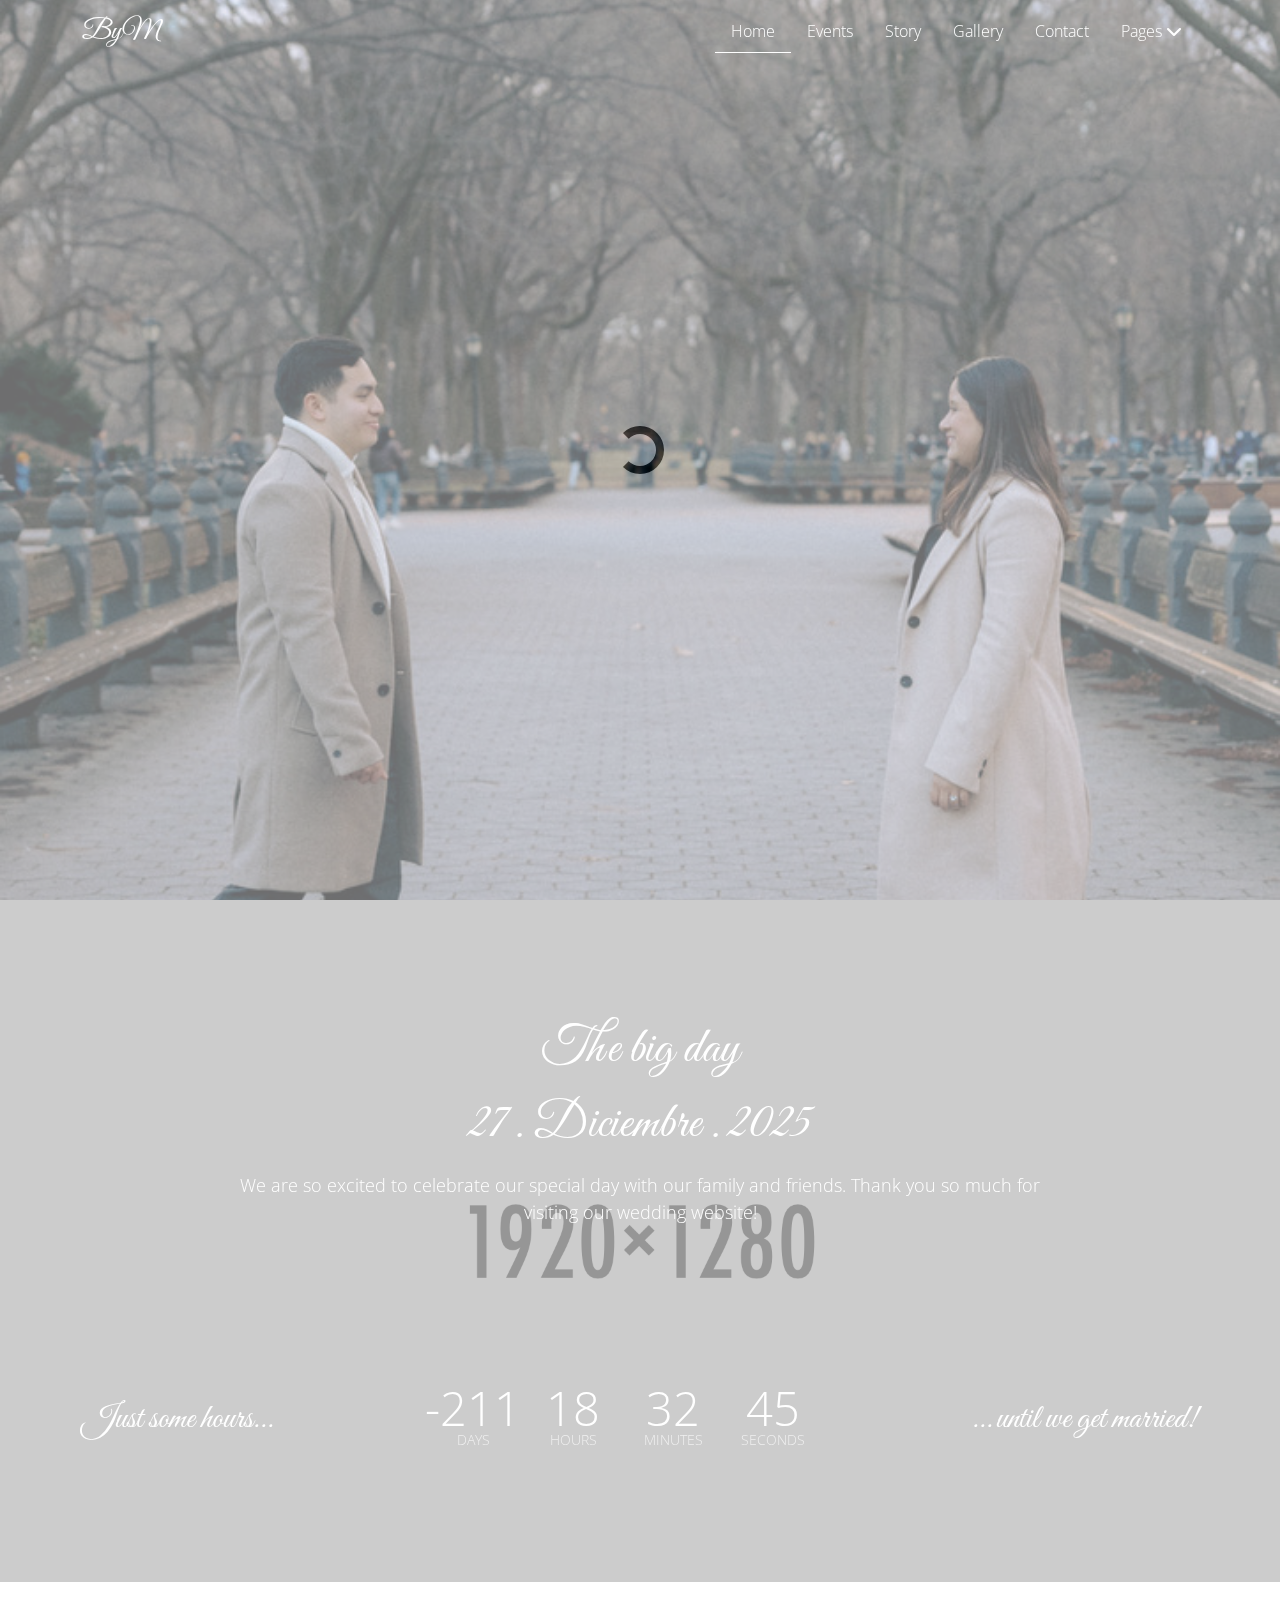
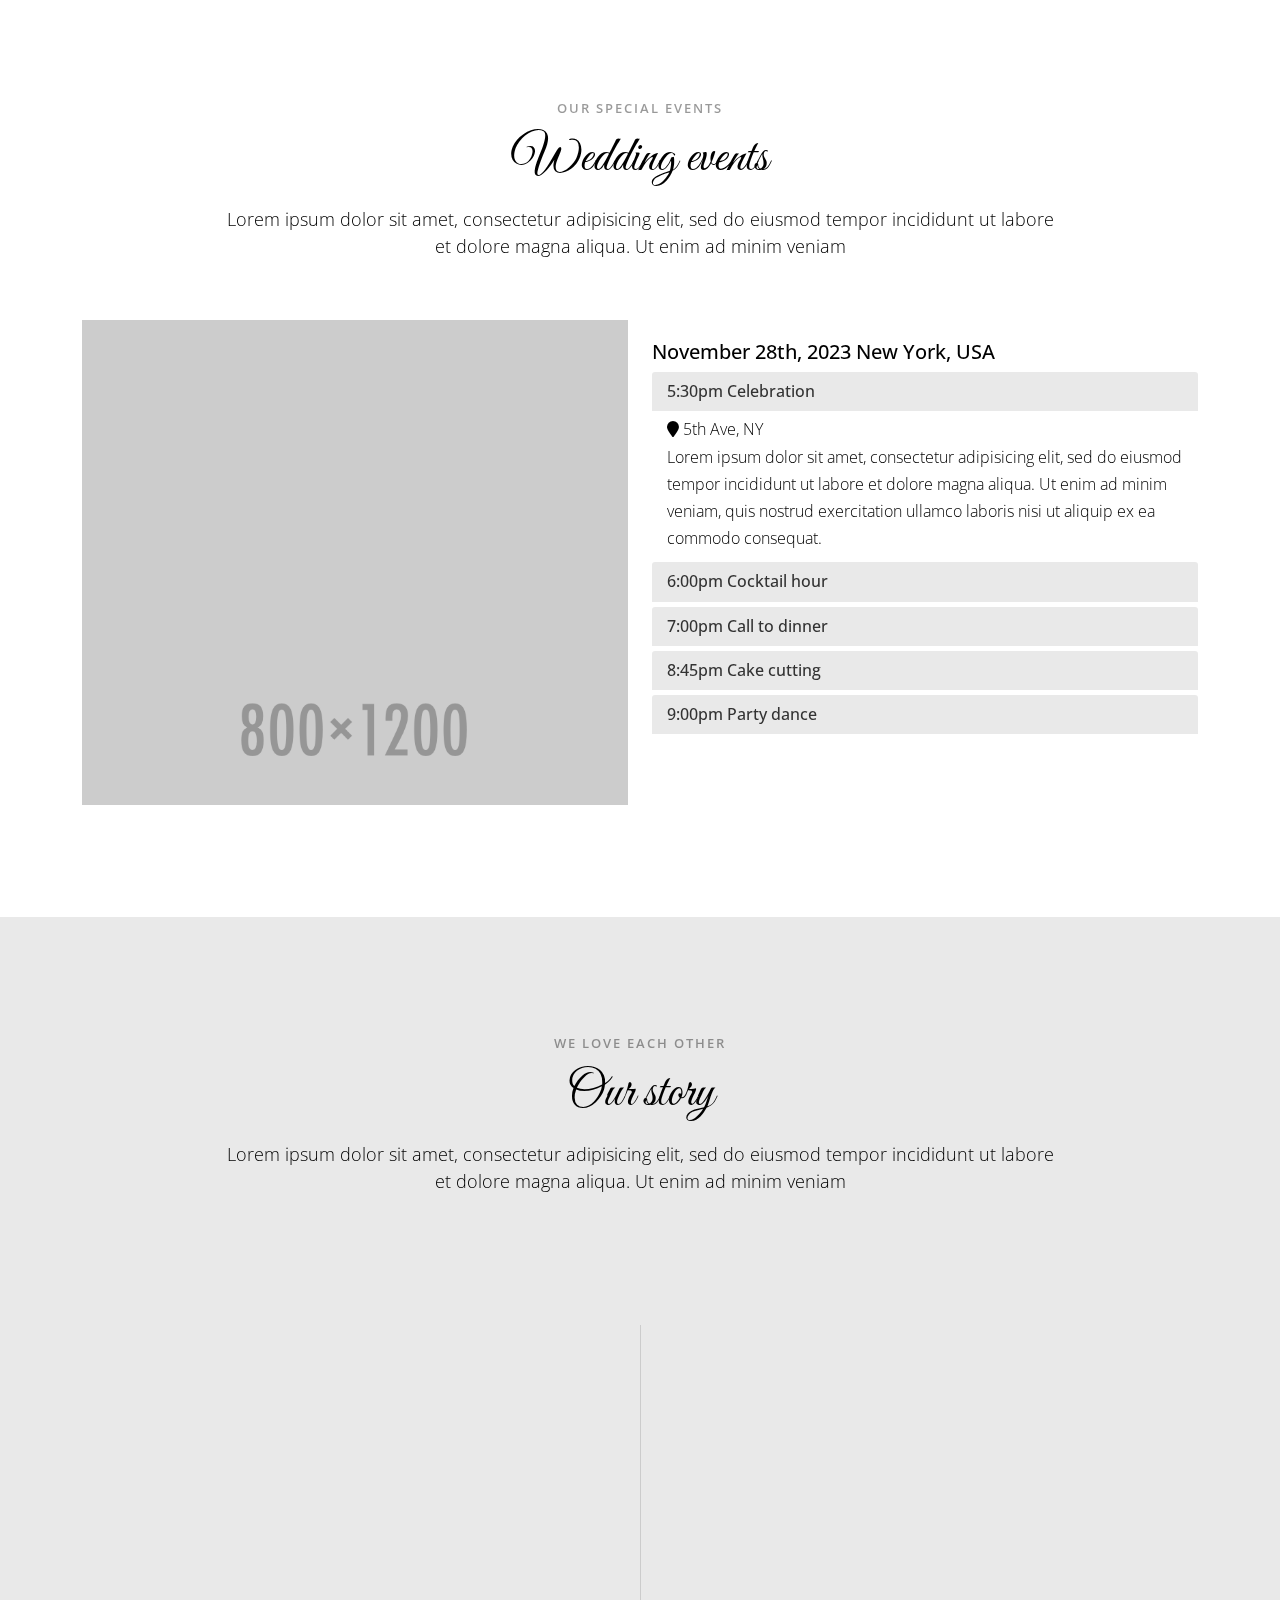
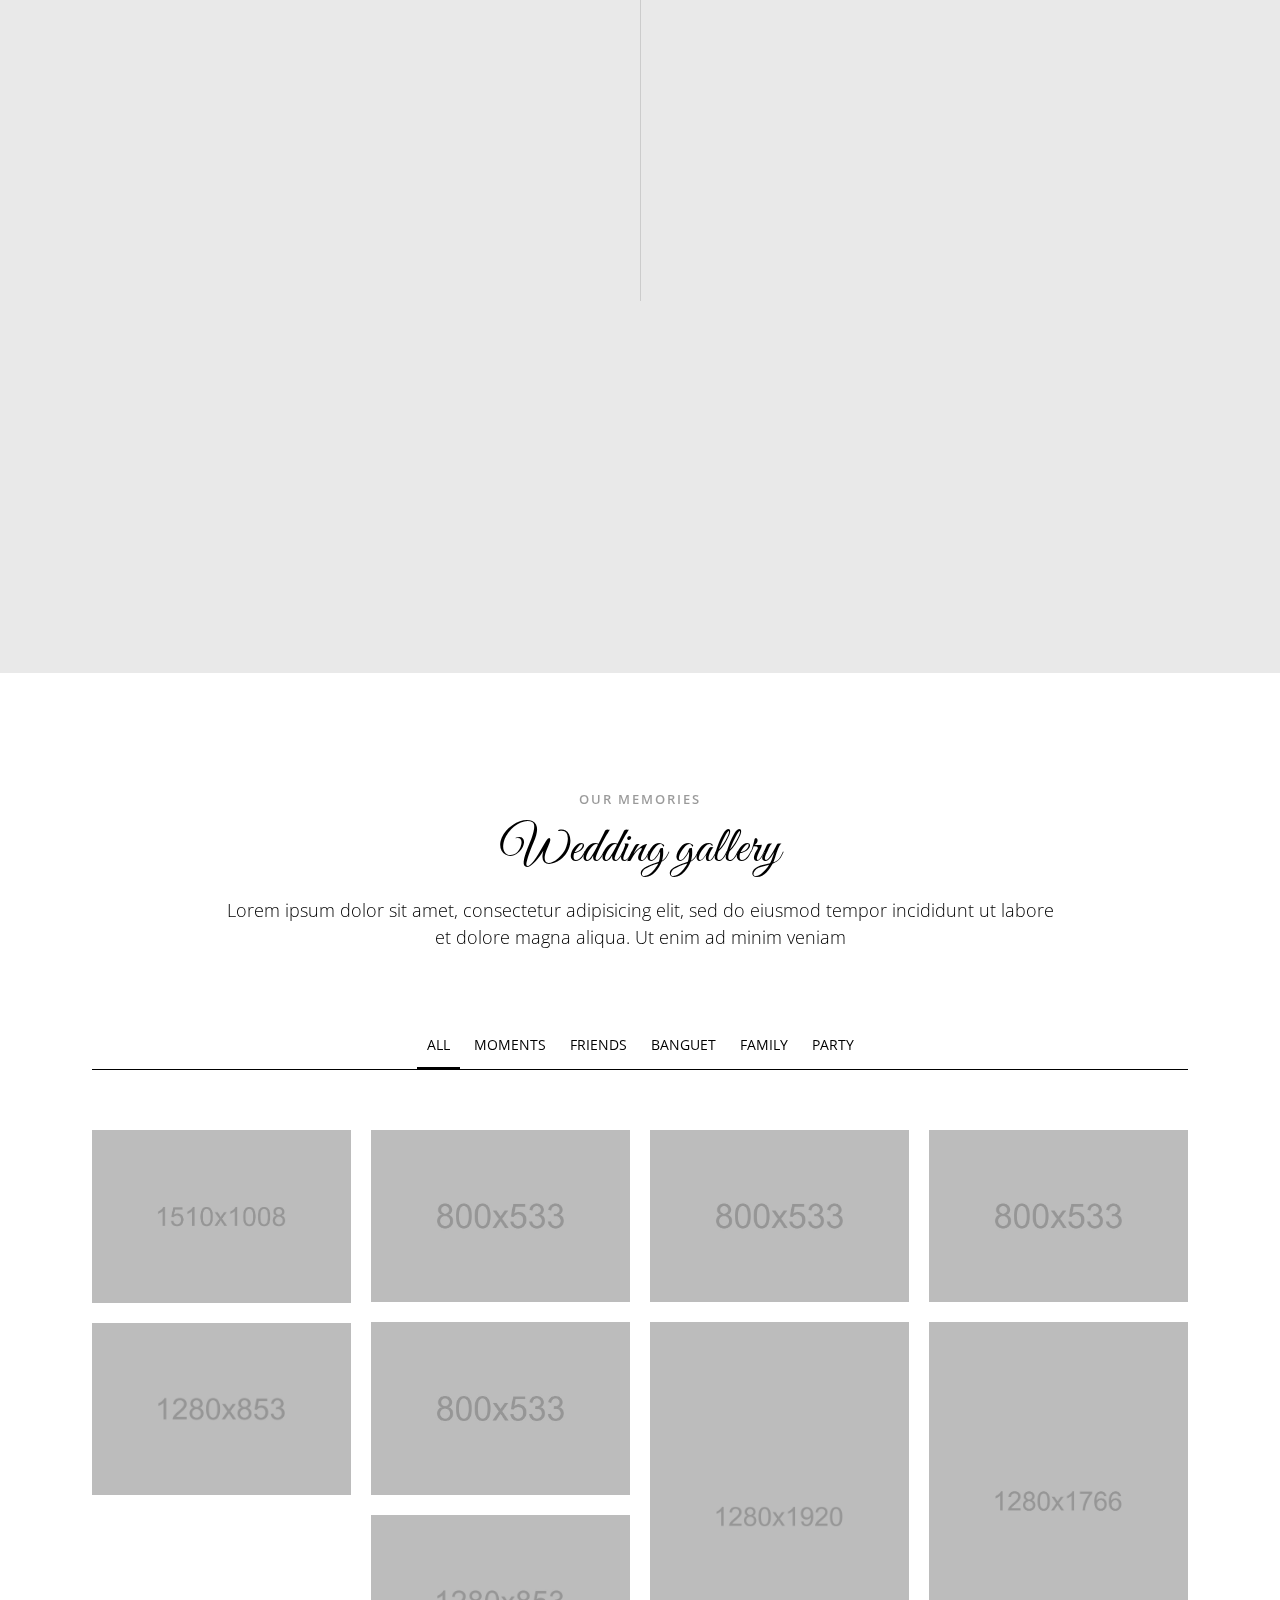
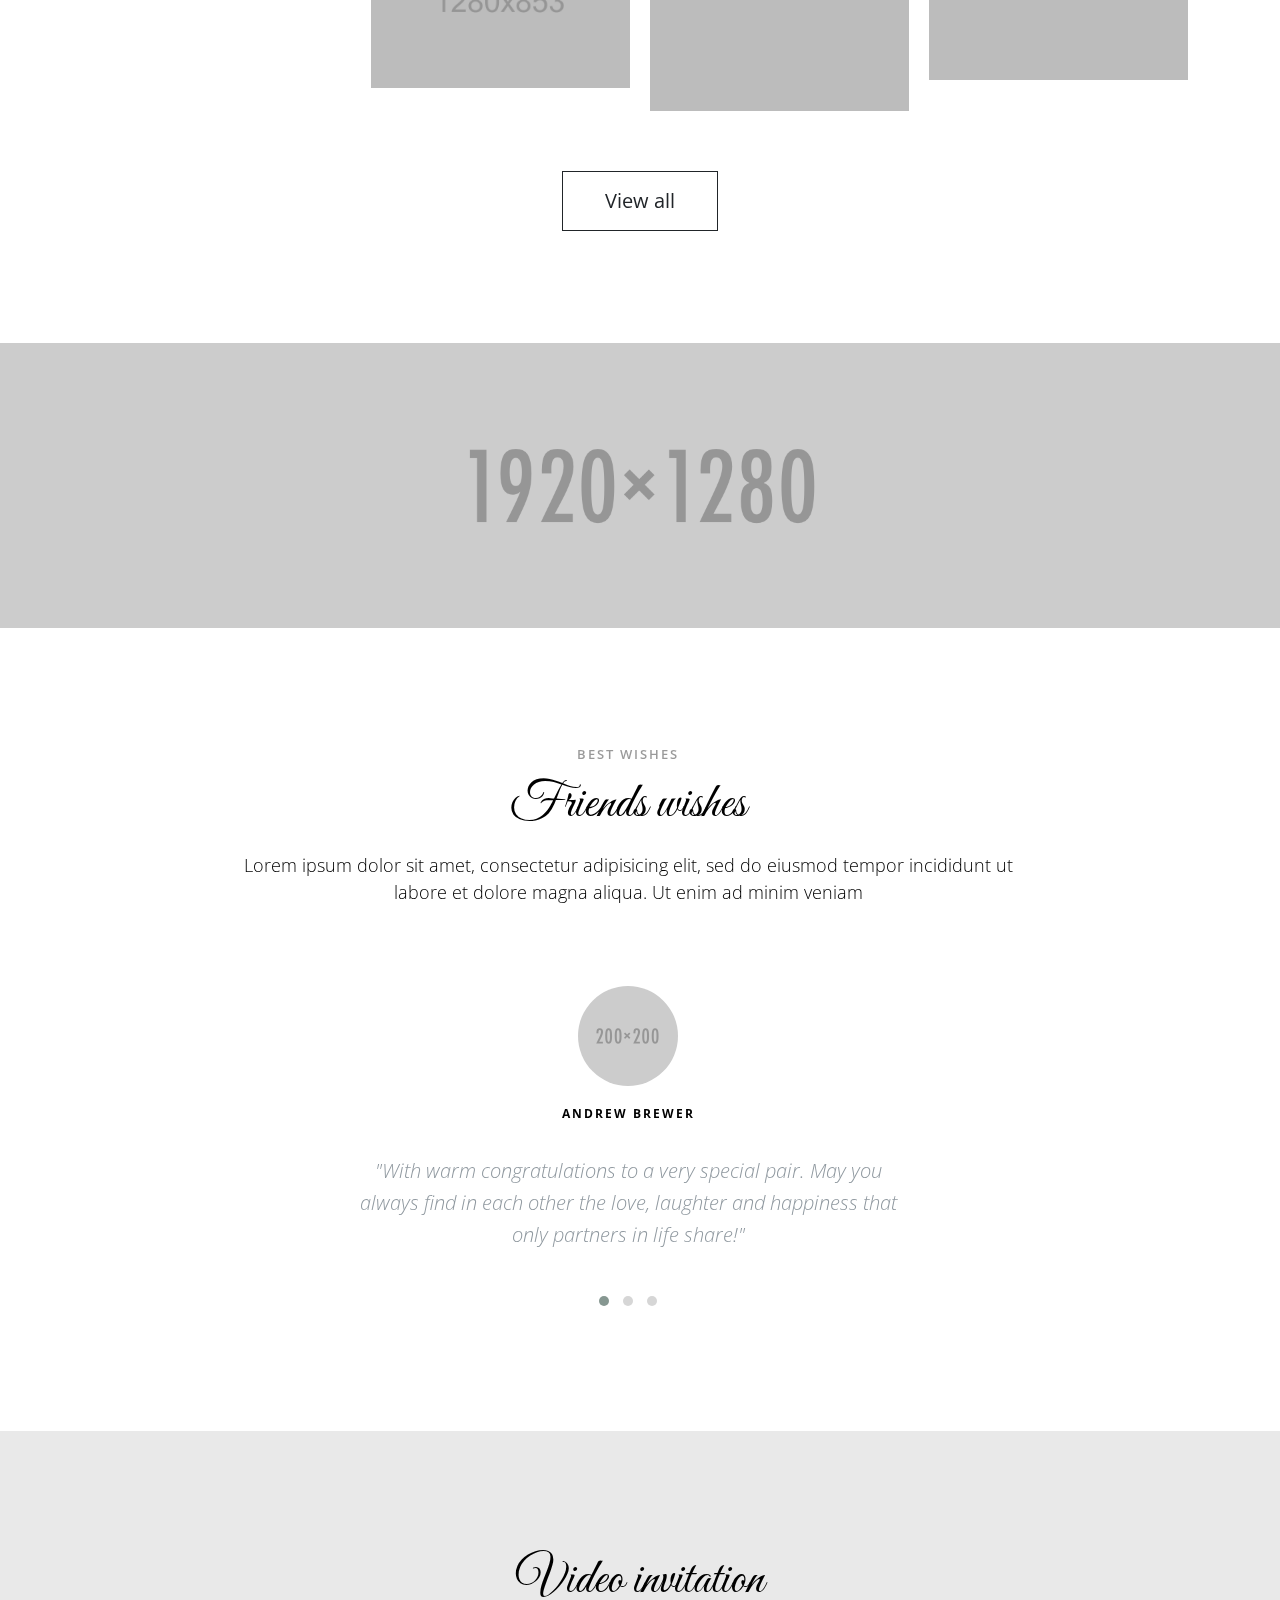
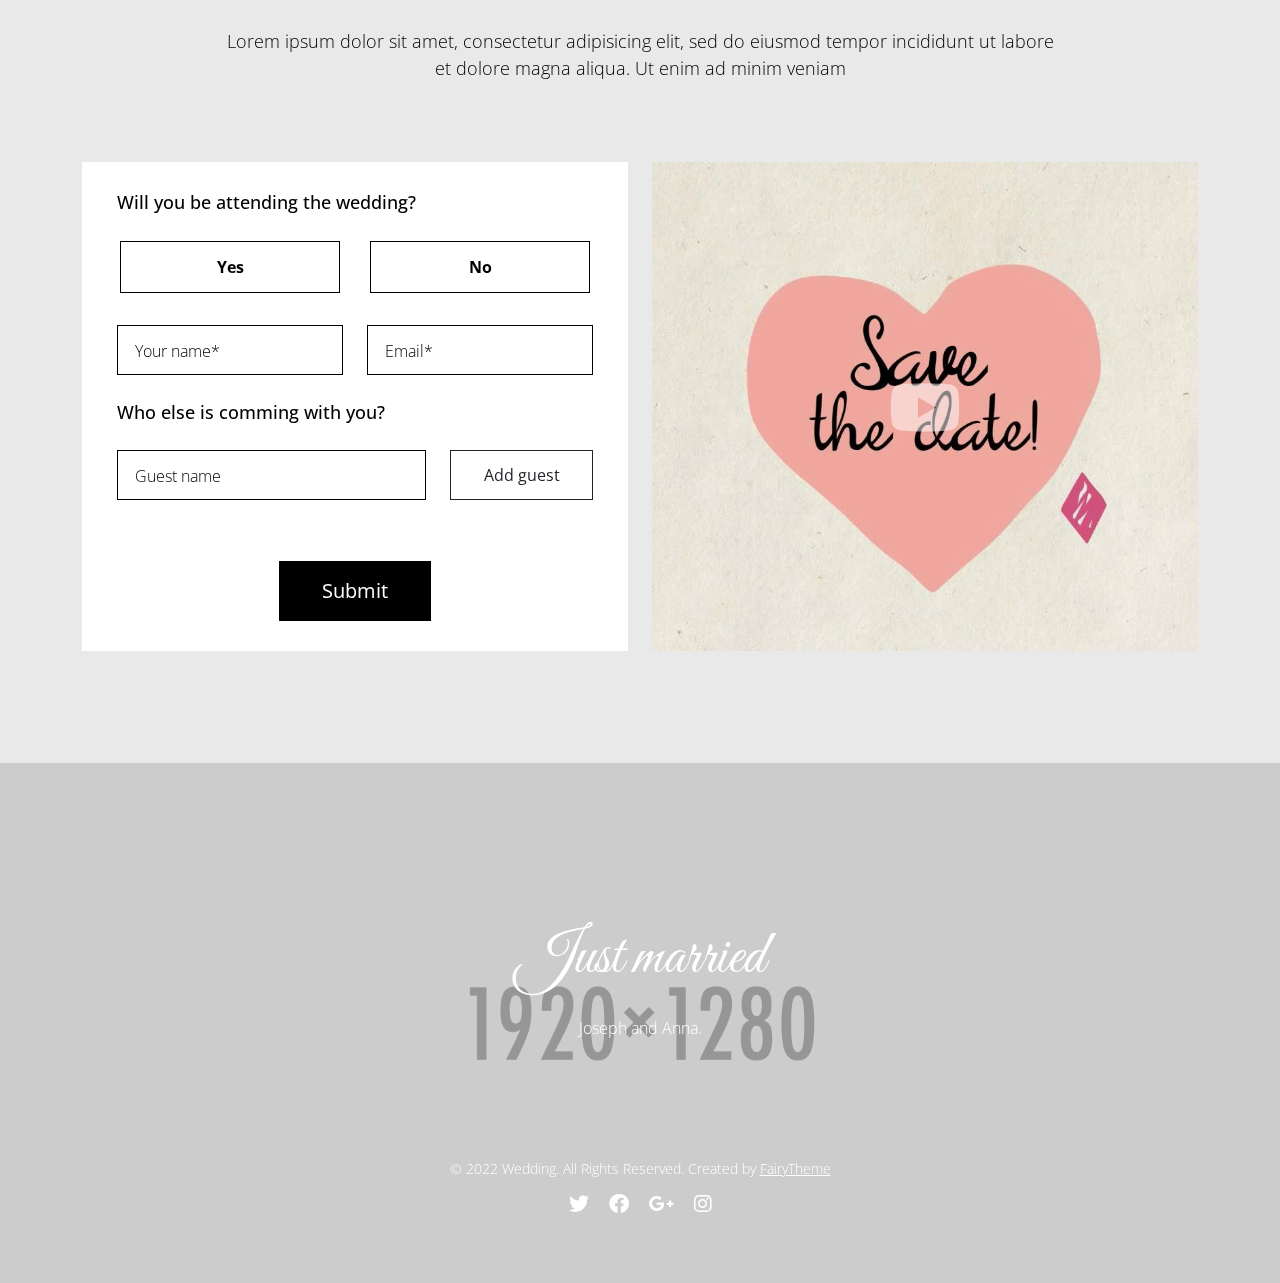
==== index.html @ 3008b3a1 "Initial commit" ====
<!DOCTYPE html>

<html lang="eng">
    <head>
        <title>Belle - Responsive HTML5 template</title>

        <meta charset="utf-8">

        <meta name="viewport" content="width=device-width, initial-scale=1, shrink-to-fit=no">

        <link rel="icon" type="image/x-icon" href="images/favicon.ico">

        <link rel="preconnect" href="https://fonts.googleapis.com">

        <link rel="preconnect" href="https://fonts.gstatic.com" crossorigin="">

        <link href="https://fonts.googleapis.com/css2?family=Amatic+SC:wght@400;700&family=Great+Vibes&family=Open+Sans:wght@300;400&display=swap" rel="stylesheet">

        <link rel="stylesheet" type="text/css" href="css/vendor/lightbox.min.css">

        <link rel="stylesheet" type="text/css" href="css/vendor/owl.carousel.min.css">

        <link rel="stylesheet" type="text/css" href="css/vendor/owl.theme.default.min.css">

        <link rel="stylesheet" type="text/css" href="fonts/fontawesome-6/css/fontawesome.min.css">

        <link rel="stylesheet" type="text/css" href="fonts/fontawesome-6/css/all.min.css">

        <link rel="stylesheet" type="text/css" href="css/vendor/motion.min.css">

        <link rel="stylesheet" type="text/css" href="css/main.css">
    </head>

    <body data-bs-spy="scroll" data-bs-target="#navbar" data-bs-root-margin="0px 0px -40%" data-bs-smooth-scroll="true">
        <div class="loader"></div>

        <div class="main">
            <!-- Navigation -->

            <nav id="navbar" class="navbar navbar-expand-md">
                <div class="container">
                    <a class="navbar-brand" href="index.html">ByM</a>

                    <button class="navbar-toggler" type="button" data-bs-toggle="offcanvas" data-bs-target="#offcanvasNavbar" aria-controls="offcanvasNavbar">
                        <i class="fa-solid fa-bars"></i>
                    </button>

                    <div class="offcanvas offcanvas-end" tabindex="-1" id="offcanvasNavbar" aria-labelledby="offcanvasNavbarLabel">
                        <div class="offcanvas-header">
                            <h3 class="offcanvas-title" id="offcanvasNavbarLabel">Belle</h3>

                            <button type="button" class="btn-close" data-bs-dismiss="offcanvas" aria-label="Close"></button>
                        </div>

                        <div class="offcanvas-body">
                            <ul class="navbar-nav ms-auto mb-2 mb-lg-0">
                                <li class="nav-item">
                                    <a class="nav-link active" aria-current="page" href="#header">Home</a>
                                </li>

                                <li class="nav-item">
                                    <a class="nav-link" href="#events">Events</a>
                                </li>

                                <li class="nav-item">
                                    <a class="nav-link" href="#couple-story">Story</a>
                                </li>

                                <li class="nav-item">
                                    <a class="nav-link" href="#gallery">Gallery</a>
                                </li>

                                <li class="nav-item">
                                    <a class="nav-link" href="#invitation">Contact</a>
                                </li>

                                <li class="nav-item dropdown">
                                    <a class="nav-link" href="#" role="button" data-bs-toggle="dropdown" aria-expanded="false">
                                        Pages

                                        <i class="fa-solid fa-chevron-down"></i>
                                    </a>

                                    <ul class="dropdown-menu dropdown-menu-end">
                                        <li>
                                            <a class="dropdown-item" href="about.html">About us</a>
                                        </li>

                                        <li>
                                            <a class="dropdown-item" href="gallery.html">Gallery</a>
                                        </li>

                                        <li>
                                            <a class="dropdown-item" href="rsvp.html">RSVP</a>
                                        </li>

                                        <li>
                                            <a class="dropdown-item" href="gallery-single.html">Single Albom</a>
                                        </li>

                                        <li>
                                            <a class="dropdown-item" href="blog.html">Blog page</a>
                                        </li>

                                        <li>
                                            <a class="dropdown-item" href="single-post.html">Post with aside</a>
                                        </li>

                                        <li>
                                            <a class="dropdown-item" href="single-post-2.html">Post without aside</a>
                                        </li>
                                    </ul>
                                </li>
                            </ul>
                        </div>
                    </div>
                </div>
            </nav>

            <!-- Header -->

            <section id="header" class="cover" data-parallax="scroll" data-image-src="images/save.jpeg">
                <div class="overlay"></div>

                <div class="container">
                    <div class="row">
                        <div class="col-12 text-center">
                            <div class="display-t">
                                <div class="display-tc animation">
                                    <h1>Save our date</h1>

                                    <div class="banner-text d-flex justify-content-center">
                                        <span class="banner-text_city">
                                            Antigua 
                                            <br>
                                            Guatemala
                                        </span>

                                        <span class="banner-text_names">Bryan y Mel</span>

                                        <span class="banner-text_date">
                                            Diciembre 27

                                            <br>

                                            2025
                                        </span>
                                    </div>
                                </div>
                            </div>
                        </div>
                    </div>
                </div>
            </section>

            <!-- Section About-us -->

           <!--  <section id="couple" class="section couple">
                <div class="container">
                    <div class="row">
                        <div class="col-12 text-center heading">
                            <h2>Hola!</h2>

                            <p>We invite you to celebrate our wedding</p>
                        </div>
                    </div>

                    <div class="row couple-wrap">
                        <div class="groom-wrap col-12 col-lg-6 clearfix">
                            <div class="groom">
                                <img src="images/groom.jpg" alt="groom" class="img-responsive">
                            </div>

                            <div class="desc-groom">
                                <h3>Joseph</h3>

                                <p>
                                    Lorem ipsum dolor sit amet, consectetur adipisicing elit, sed do eiusmod tempor
                                incididunt ut labore et dolore magna aliqua. Ut enim ad minim veniam
                                </p>
                            </div>
                        </div>

                        <p class="heart text-center">
                            <i class="fa-solid fa-heart"></i>
                        </p>

                        <div class="bride-wrap col-12 col-lg-6">
                            <div class="bride">
                                <img src="images/bride.jpg" alt="groom" class="img-responsive">
                            </div>

                            <div class="desc-bride">
                                <h3>Anna</h3>

                                <p>
                                    Lorem ipsum dolor sit amet, consectetur adipisicing elit, sed do eiusmod tempor
                                incididunt ut labore et dolore magna aliqua. Ut enim ad minim veniam
                                </p>
                            </div>
                        </div>
                    </div>
                </div>
            </section> -->

            <!-- Section Countdown -->

            <section class="countdown bg section text-center">
                <div class="overlay"></div>

                <div class="container">
                    <div class="row">
                        <div class="heading col-12">
                            <h2>
                                The big day

                                <br>

                                27 . Diciembre . 2025
                            </h2>

                            <p>
                                We are so excited to celebrate our special day with our family and friends.
                            Thank you so much for visiting our wedding website!
                            </p>
                        </div>

                        <div class="col-12">
                            <div id="timer" class="timer text-center">
                                <div class="timer-item timer-item_text">Just some hours...</div>

                                <div class="timer-item_digits">
                                    <div class="timer-item">
                                        <div>
                                            <span class="days digit"></span>

                                            <div class="smalltext">days</div>
                                        </div>
                                    </div>

                                    <div class="timer-item">
                                        <div>
                                            <span class="hours digit"></span>

                                            <div class="smalltext">hours</div>
                                        </div>
                                    </div>

                                    <div class="timer-item">
                                        <div>
                                            <span class="minutes digit"></span>

                                            <div class="smalltext">minutes</div>
                                        </div>
                                    </div>

                                    <div class="timer-item">
                                        <div>
                                            <span class="seconds digit"></span>

                                            <div class="smalltext">seconds</div>
                                        </div>
                                    </div>
                                </div>

                                <div class="timer-item timer-item_text">...until we get married!</div>
                            </div>
                        </div>
                    </div>
                </div>
            </section>

            <!-- Section Events -->

            <section id="events" class="events-accordion section">
                <div class="container-md">
                    <div class="row">
                        <div class="col-12 text-center heading">
                            <span>Our Special Events</span>

                            <h2>Wedding events</h2>

                            <p>
                                Lorem ipsum dolor sit amet, consectetur adipisicing elit, sed do eiusmod tempor incididunt ut
                            labore et dolore magna aliqua. Ut enim ad minim veniam
                            </p>
                        </div>
                    </div>

                    <div class="row">
                        <div class="col-12 col-md-6">
                            <div class="accordion-img panel-group" id="accordion-img">
                                <div class="panel panel-default">
                                    <div id="collapse1" class="panel-collapse collapse show" data-bs-parent="#events">
                                        <img src="images/event1.jpg" alt="">
                                    </div>
                                </div>

                                <div class="panel panel-default">
                                    <div id="collapse2" class="panel-collapse collapse" data-bs-parent="#events">
                                        <img src="images/event2.jpg" alt="">
                                    </div>
                                </div>

                                <div class="panel panel-default">
                                    <div id="collapse3" class="panel-collapse collapse" data-bs-parent="#events">
                                        <img src="images/event3.jpg" alt="">
                                    </div>
                                </div>

                                <div class="panel panel-default">
                                    <div id="collapse4" class="panel-collapse collapse" data-bs-parent="#events">
                                        <img src="images/event4.jpg" alt="">
                                    </div>
                                </div>

                                <div class="panel panel-default">
                                    <div id="collapse5" class="panel-collapse collapse" data-bs-parent="#events">
                                        <img src="images/event5.jpg" alt="">
                                    </div>
                                </div>
                            </div>
                        </div>

                        <div class="col-12 col-md-6">
                            <h3>November 28th, 2023 New York, USA</h3>

                            <div class="panel-group" id="accordion">
                                <div class="panel panel-default">
                                    <div class="panel-heading">
                                        <h4 class="panel-title">
                                            <a data-bs-toggle="collapse" href="#collapse1">5:30pm Celebration</a>
                                        </h4>
                                    </div>

                                    <div id="collapse1" class="panel-collapse collapse show" data-bs-parent="#events">
                                        <div class="panel-place">
                                            <i class="fa fa-map-marker" aria-hidden="true"></i>

                                            <span>5th Ave, NY</span>
                                        </div>

                                        <div class="panel-body">
                                            Lorem ipsum dolor sit amet, consectetur adipisicing elit,
                                        sed do eiusmod tempor incididunt ut labore et dolore magna aliqua. Ut enim ad
                                        minim veniam, quis nostrud exercitation ullamco laboris nisi ut aliquip ex ea
                                        commodo consequat.
                                        </div>
                                    </div>
                                </div>

                                <div class="panel panel-default">
                                    <div class="panel-heading">
                                        <h4 class="panel-title">
                                            <a data-bs-toggle="collapse" href="#collapse2">6:00pm Cocktail hour</a>
                                        </h4>
                                    </div>

                                    <div id="collapse2" class="panel-collapse collapse" data-bs-parent="#events">
                                        <div class="panel-place">
                                            <i class="fa fa-map-marker" aria-hidden="true"></i>

                                            <span>5th Ave, NY</span>
                                        </div>

                                        <div class="panel-body">
                                            Lorem ipsum dolor sit amet, consectetur adipisicing elit,
                                        sed do eiusmod tempor incididunt ut labore et dolore magna aliqua. Ut enim ad
                                        minim veniam, quis nostrud exercitation ullamco laboris nisi ut aliquip ex ea
                                        commodo consequat.
                                        </div>
                                    </div>
                                </div>

                                <div class="panel panel-default">
                                    <div class="panel-heading">
                                        <h4 class="panel-title">
                                            <a data-bs-toggle="collapse" href="#collapse3">7:00pm Call to dinner</a>
                                        </h4>
                                    </div>

                                    <div id="collapse3" class="panel-collapse collapse" data-bs-parent="#events">
                                        <div class="panel-place">
                                            <i class="fa fa-map-marker" aria-hidden="true"></i>

                                            <span>5th Ave, NY</span>
                                        </div>

                                        <div class="panel-body">
                                            Lorem ipsum dolor sit amet, consectetur adipisicing elit,
                                        sed do eiusmod tempor incididunt ut labore et dolore magna aliqua. Ut enim ad
                                        minim veniam, quis nostrud exercitation ullamco laboris nisi ut aliquip ex ea
                                        commodo consequat.
                                        </div>
                                    </div>
                                </div>

                                <div class="panel panel-default">
                                    <div class="panel-heading">
                                        <h4 class="panel-title">
                                            <a data-bs-toggle="collapse" href="#collapse4">8:45pm Cake cutting</a>
                                        </h4>
                                    </div>

                                    <div id="collapse4" class="panel-collapse collapse" data-bs-parent="#events">
                                        <div class="panel-place">
                                            <i class="fa fa-map-marker" aria-hidden="true"></i>

                                            <span>5th Ave, NY</span>
                                        </div>

                                        <div class="panel-body">
                                            Lorem ipsum dolor sit amet, consectetur adipisicing elit,
                                        sed do eiusmod tempor incididunt ut labore et dolore magna aliqua. Ut enim ad
                                        minim veniam, quis nostrud exercitation ullamco laboris nisi ut aliquip ex ea
                                        commodo consequat.
                                        </div>
                                    </div>
                                </div>

                                <div class="panel panel-default">
                                    <div class="panel-heading">
                                        <h4 class="panel-title">
                                            <a data-bs-toggle="collapse" href="#collapse5">9:00pm Party dance</a>
                                        </h4>
                                    </div>

                                    <div id="collapse5" class="panel-collapse collapse" data-bs-parent="#events">
                                        <div class="panel-place">
                                            <i class="fa fa-map-marker" aria-hidden="true"></i>

                                            <span>5th Ave, NY</span>
                                        </div>

                                        <div class="panel-body">
                                            Lorem ipsum dolor sit amet, consectetur adipisicing elit,
                                        sed do eiusmod tempor incididunt ut labore et dolore magna aliqua. Ut enim ad
                                        minim veniam, quis nostrud exercitation ullamco laboris nisi ut aliquip ex ea
                                        commodo consequat.
                                        </div>
                                    </div>
                                </div>
                            </div>
                        </div>
                    </div>
                </div>
            </section>

            <!-- Section Our-story -->

            <section id="couple-story" class="section couple-story section-gray">
                <div class="container">
                    <div class="row">
                        <div class="col-12 text-center heading">
                            <span>We Love Each Other</span>

                            <h2>Our story</h2>

                            <p>
                                Lorem ipsum dolor sit amet, consectetur adipisicing elit, sed do eiusmod tempor incididunt ut
                            labore et dolore magna aliqua. Ut enim ad minim veniam
                            </p>
                        </div>
                    </div>

                    <div class="row">
                        <div class="col-12">
                            <ul class="timeline">
                                <li class="timeline-item animate-box animation">
                                    <div class="timeline-badge">
                                        <img src="images/story-1.jpg" alt="">
                                    </div>

                                    <div class="timeline-panel">
                                        <div class="timeline-heading">
                                            <h3 class="timeline-title">First We Meet</h3>

                                            <span class="date">December 25, 2015</span>
                                        </div>

                                        <div class="timeline-body">
                                            <p>
                                                Lorem ipsum dolor sit amet, consectetur adipisicing elit, sed do eiusmod
                                            tempor incididunt ut labore et dolore magna aliqua. Ut enim ad minim veniam
                                            </p>
                                        </div>

                                        <a href="single-post.html" class="timeline-readmore">Readmore</a>
                                    </div>
                                </li>

                                <li class="timeline-item animate-box animation">
                                    <div class="timeline-badge">
                                        <img src="images/story-2.jpg" alt="">
                                    </div>

                                    <div class="timeline-panel">
                                        <div class="timeline-heading">
                                            <h3 class="timeline-title">First Date</h3>

                                            <span class="date">December 28, 2015</span>
                                        </div>

                                        <div class="timeline-body">
                                            <p>
                                                Lorem ipsum dolor sit amet, consectetur adipisicing elit, sed do eiusmod
                                            tempor incididunt ut labore et dolore magna aliqua. Ut enim ad minim veniam
                                            </p>
                                        </div>

                                        <a href="single-post.html" class="timeline-readmore">Readmore</a>
                                    </div>
                                </li>

                                <li class="timeline-item animate-box animation">
                                    <div class="timeline-badge">
                                        <img src="images/story-3.jpg" alt="">
                                    </div>

                                    <div class="timeline-panel">
                                        <div class="timeline-heading">
                                            <h3 class="timeline-title">In A Relationship</h3>

                                            <span class="date">January 1, 2016</span>
                                        </div>

                                        <div class="timeline-body">
                                            <p>
                                                Lorem ipsum dolor sit amet, consectetur adipisicing elit, sed do eiusmod
                                            tempor incididunt ut labore et dolore magna aliqua. Ut enim ad minim veniam
                                            </p>
                                        </div>

                                        <a href="single-post.html" class="timeline-readmore">Readmore</a>
                                    </div>
                                </li>
                            </ul>
                        </div>
                    </div>
                </div>
            </section>

            <!-- Section Gallery -->

            <section id="gallery" class="section gallery">
                <div class="container">
                    <div class="row">
                        <div class="col-12 text-center heading">
                            <span>Our Memories</span>

                            <h2>Wedding gallery</h2>

                            <p>
                                Lorem ipsum dolor sit amet, consectetur adipisicing elit, sed do eiusmod tempor incididunt ut
                            labore et dolore magna aliqua. Ut enim ad minim veniam
                            </p>
                        </div>
                    </div>

                    <div class="row">
                        <div class="col-12">
                            <div class="button-group filters-button-group">
                                <button class="button is-checked" data-filter="*">All</button>

                                <button class="button" data-filter=".moments">moments</button>

                                <button class="button" data-filter=".friends">friends</button>

                                <button class="button" data-filter=".banguet">banguet</button>

                                <button class="button" data-filter=".family">family</button>

                                <button class="button" data-filter=".party">party</button>
                            </div>

                            <div class="grid grid--margin">
                                <div class="grid-sizer"></div>

                                <div class="grid-item grid-item--width moments friends">
                                    <a href="images/gallery-1.jpg" data-lightbox="roadtrip">
                                        <img src="images/gallery-1.jpg" alt="gallery">
                                    </a>
                                </div>

                                <div class="grid-item moments banguet party">
                                    <a href="images/gallery-2.jpg" data-lightbox="roadtrip">
                                        <img src="images/gallery-2.jpg" alt="gallery">
                                    </a>
                                </div>

                                <div class="grid-item friends moments party">
                                    <a href="images/gallery-3.jpg" data-lightbox="roadtrip">
                                        <img src="images/gallery-3.jpg" alt="gallery">
                                    </a>
                                </div>

                                <div class="grid-item banguet family">
                                    <a href="images/gallery-4.jpg" data-lightbox="roadtrip">
                                        <img src="images/gallery-4.jpg" alt="gallery">
                                    </a>
                                </div>

                                <div class="grid-item friends family">
                                    <a href="images/gallery-5.jpg" data-lightbox="roadtrip">
                                        <img src="images/gallery-5.jpg" alt="gallery">
                                    </a>
                                </div>

                                <div class="grid-item family party">
                                    <a href="images/gallery-10.jpg" data-lightbox="roadtrip">
                                        <img src="images/gallery-10.jpg" alt="gallery">
                                    </a>
                                </div>

                                <div class="grid-item moments family">
                                    <a href="images/gallery-7.jpg" data-lightbox="roadtrip">
                                        <img src="images/gallery-7.jpg" alt="gallery">
                                    </a>
                                </div>

                                <div class="grid-item banguet family">
                                    <a href="images/gallery-8.jpg" data-lightbox="roadtrip">
                                        <img src="images/gallery-8.jpg" alt="gallery">
                                    </a>
                                </div>

                                <div class="grid-item friends party">
                                    <a href="images/gallery-9.jpg" data-lightbox="roadtrip">
                                        <img src="images/gallery-9.jpg" alt="gallery">
                                    </a>
                                </div>
                            </div>
                        </div>

                        <div class="text-center">
                            <a href="gallery-single.html" class="btn btn-outline-dark btn-lg">View all</a>
                        </div>
                    </div>

                    <!-- /.row -->
                </div>
            </section>

            <!-- Section Counter -->

            <section id="counter" class="section bg counter">
                <div class="overlay"></div>

                <div class="container">
                    <div class="row">
                        <div class="col-md-3 col-6">
                            <div class="feature-center animate-box animation">
                                <span class="counter-value js-counter" data-from="0" data-to="120" data-speed="5000" data-refresh-interval="50">1</span>

                                <span class="counter-label">Guest</span>
                            </div>
                        </div>

                        <div class="col-md-3 col-6">
                            <div class="feature-center animate-box animation">
                                <span class="counter-value js-counter" data-from="0" data-to="1000" data-speed="5000" data-refresh-interval="50">1</span>

                                <span class="counter-label">Kisses</span>
                            </div>
                        </div>

                        <div class="col-md-3 col-6">
                            <div class="feature-center animate-box animation">
                                <span class="counter-value js-counter" data-from="0" data-to="200" data-speed="5000" data-refresh-interval="50">1</span>

                                <span class="counter-label">Sleepless nights</span>
                            </div>
                        </div>

                        <div class="col-md-3 col-6">
                            <div class="feature-center animate-box animation">
                                <span class="counter-value js-counter" data-from="0" data-to="1250" data-speed="5000" data-refresh-interval="50">1</span>

                                <span class="counter-label">Days together</span>
                            </div>
                        </div>
                    </div>
                </div>
            </section>

            <!-- Section Testimonials -->

            <section id="testimonials" class="section testimonials">
                <div class="container">
                    <div class="row">
                        <div class="row">
                            <div class="col-12 text-center heading">
                                <span>Best Wishes</span>

                                <h2>Friends wishes</h2>

                                <p>
                                    Lorem ipsum dolor sit amet, consectetur adipisicing elit, sed do eiusmod tempor
                                incididunt ut labore et dolore magna aliqua. Ut enim ad minim veniam
                                </p>
                            </div>
                        </div>

                        <div class="row">
                            <div class="col-12">
                                <div class="wrap-testimony">
                                    <div class="owl-carousel-fullwidth">
                                        <div class="item">
                                            <div class="testimony-slide active text-center">
                                                <figure>
                                                    <img src="images/friend-1.jpg" alt="user">
                                                </figure>

                                                <span>Andrew Brewer</span>

                                                <blockquote>
                                                    <p>
                                                        "With warm congratulations to a very special pair. May you always
                                                    find in each other the love, laughter and happiness that only
                                                    partners in life share!"
                                                    </p>
                                                </blockquote>
                                            </div>
                                        </div>

                                        <div class="item">
                                            <div class="testimony-slide active text-center">
                                                <figure>
                                                    <img src="images/friend-2.jpg" alt="user">
                                                </figure>

                                                <span>Theodore Hamilton</span>

                                                <blockquote>
                                                    <p>
                                                        "True love stories never end! Happy wedding day and may there be many
                                                    more chapters in the wonderful story of your love for one another."
                                                    </p>
                                                </blockquote>
                                            </div>
                                        </div>

                                        <div class="item">
                                            <div class="testimony-slide active text-center">
                                                <figure>
                                                    <img src="images/friend-3.jpg" alt="user">
                                                </figure>

                                                <span>Maria J. Taylor</span>

                                                <blockquote>
                                                    <p>
                                                        "A wedding wish for two special person: love is best when shared by
                                                    two. You know that together you are stronger, together you are one.
                                                    Have a wonderful married life!"
                                                    </p>
                                                </blockquote>
                                            </div>
                                        </div>
                                    </div>
                                </div>
                            </div>
                        </div>
                    </div>
                </div>
            </section>

            <!-- Section Video invitation -->

            <section id="invitation" class="section invitation section-gray">
                <div class="container">
                    <div class="row">
                        <div class="col-12 text-center heading">
                            <h2>Video invitation</h2>

                            <p>
                                Lorem ipsum dolor sit amet, consectetur adipisicing elit, sed do eiusmod tempor incididunt ut
                            labore et dolore magna aliqua. Ut enim ad minim veniam
                            </p>
                        </div>
                    </div>

                    <div class="row">
                        <div class="col-12 col-md-6">
                            <div class="form-wrapper">
                                <form action="form.php" id="contact-form" class="form-horizontal" method="post">
                                    <h3 class="invitation_heading">Will you be attending the wedding?</h3>

                                    <div class="row">
                                        <div class="form-field switch-field col-12">
                                            <input type="radio" name="rdo" id="yes" value="Yes">

                                            <input type="radio" name="rdo" id="no" value="No">

                                            <div class="switch">
                                                <label for="yes">Yes</label>

                                                <label for="no">No</label>

                                                <span></span>
                                            </div>
                                        </div>
                                    </div>

                                    <div class="row">
                                        <div id="name-field" class="form-field col-6">
                                            <input type="text" class="form-control" id="form-name" name="form-name" required>

                                            <label for="form-name" class="control-label">Your name*</label>
                                        </div>

                                        <div id="email-field" class="form-field col-6">
                                            <input type="email" class="form-control" id="form-email" name="form-email" required>

                                            <label for="form-email" class="control-label">Email*</label>
                                        </div>
                                    </div>

                                    <h3 class="invitation_heading">Who else is comming with you?</h3>

                                    <div class="row">
                                        <div id="guest-name-field" class="form-field col-sm-8">
                                            <input type="text" class="form-control" id="form-guest-name" name="form-name">

                                            <label for="form-guest-name" class="control-label">Guest name</label>
                                        </div>

                                        <div class="form-field col-sm-4 text-center">
                                            <button type="button" class="btn btn-outline-dark w-100 add-button">Add guest</button>
                                        </div>
                                    </div>

                                    <div class="row">
                                        <div class="guest-list form-field col-12"></div>
                                    </div>

                                    <div class="row">
                                        <div class="col-12 text-center">
                                            <button type="submit" class="btn btn-primary btn-lg send-button">Submit</button>
                                        </div>
                                    </div>
                                </form>
                            </div>
                        </div>

                        <div class="col-12 col-md-6">
                            <div class="video bg">
                                <a href="#" data-bs-toggle="modal" data-bs-target="#exampleModal" class="popup-youtube">
                                    <i class="fa-brands fa-youtube fa-4x"></i>
                                </a>

                                <div class="overlay"></div>

                                <!-- Modal -->

                                <div class="modal fade" id="exampleModal" tabindex="-1" aria-labelledby="exampleModalLabel" aria-hidden="true">
                                    <div class="modal-dialog modal-lg">
                                        <div class="modal-content">
                                            <div class="modal-body">
                                                <iframe width="100%" height="500" src="https://www.youtube.com/embed/KPi8uXHRfYg" title="YouTube video player" frameborder="0" allow="accelerometer; autoplay; clipboard-write; encrypted-media; gyroscope; picture-in-picture" allowfullscreen></iframe>
                                            </div>
                                        </div>
                                    </div>
                                </div>
                            </div>
                        </div>
                    </div>
                </div>
            </section>

            <!-- Section banner-bottom -->

            <section class="bg section banner banner_bottom">
                <div class="overlay"></div>

                <div class="container">
                    <div class="row">
                        <div class="col-12 text-center">
                            <h2>Just married</h2>

                            <p class="text-white">Joseph and Anna.</p>
                        </div>
                    </div>

                    <div class="row copyright">
                        <div class="col-12 text-center">
                            <p class="text-white">
                                <small class="block">&copy; 2022 Wedding. All Rights Reserved.</small>

                                <small class="block">
                                    Created by

                                    <a href="https://fairytheme.studio/" target="_blank">FairyTheme</a>
                                </small>
                            </p>

                            <ul class="social-icons d-flex justify-content-center">
                                <li>
                                    <a href="#">
                                        <i class="fa-brands fa-twitter"></i>
                                    </a>
                                </li>

                                <li>
                                    <a href="#">
                                        <i class="fa-brands fa-facebook"></i>
                                    </a>
                                </li>

                                <li>
                                    <a href="#">
                                        <i class="fa-brands fa-google-plus-g"></i>
                                    </a>
                                </li>

                                <li>
                                    <a href="#">
                                        <i class="fa-brands fa-instagram"></i>
                                    </a>
                                </li>
                            </ul>
                        </div>
                    </div>
                </div>
            </section>
        </div>

        <script src="https://ajax.googleapis.com/ajax/libs/jquery/1.11.0/jquery.min.js"></script>

        <script src="js/libs/bootstrap.bundle.min.js"></script>

        <script src="js/libs/parallax.min.js"></script>

        <script src="js/libs/jquery.countTo.js"></script>

        <script src="js/libs/imagesloaded.pkgd.min.js"></script>

        <script src="js/libs/isotope.pkgd.min.js"></script>

        <script src="js/libs/lightbox.min.js"></script>

        <script src="js/libs/owl.carousel.min.js"></script>

        <script src="js/libs/jquery.waypoints.min.js"></script>

        <script src="js/main.js"></script>
    </body>
</html>
---- css/vendor/motion.min.css ----
/*Motion CSS The library of CSS3 animation create by Petr Pavlyuk  - http://pavlyukpetr.com Copyright (c) 2015-2016 Petr Pavlyuk*/
#animation{visibility:hidden}.animation{visibility:visible!important;animation-fill-mode:both!important;-webkit-animation-fill-mode:both!important}.replay{-webkit-animation-iteration-count:infinite!important;animation-iteration-count:infinite!important}.delay-05s{-webkit-animation-delay:.5s!important;animation-delay:.5s!important}.delay-1s{-webkit-animation-delay:1s!important;animation-delay:1s!important}.delay-1-5s{-webkit-animation-delay:1.5s!important;animation-delay:1.5s!important}.delay-2s{-webkit-animation-delay:2s!important;animation-delay:2s!important}.delay-3s{-webkit-animation-delay:3s!important;animation-delay:3s!important}.fade-in{-webkit-animation:fade-in 1.2s;animation:fade-in 1.2s;-webkit-animation-timing-function:ease-in-out;animation-timing-function:ease-in-out}@-webkit-keyframes fade-in{0%{opacity:0}100%{opacity:1}}@keyframes fade-in{0%{opacity:0}100%{opacity:1}}.fade-out{-webkit-animation:fade-out 1s;animation:fade-out 1s;-webkit-animation-timing-function:ease-out;animation-timing-function:ease-out}@-webkit-keyframes fade-out{0%{opacity:1}100%{opacity:0}}@keyframes fade-out{0%{opacity:1}100%{opacity:0}}.fade-in-right{-webkit-animation:fade-in-right 1s;animation:fade-in-right 1s;-webkit-animation-timing-function:ease-out;animation-timing-function:ease-out}@-webkit-keyframes fade-in-right{0%{-webkit-transform:translateX(-100%);opacity:0}100%{-webkit-transform:translateX(0%);opacity:1}}@keyframes fade-in-right{0%{transform:translateX(-100%);opacity:0}100%{transform:translateX(0%);opacity:1}}.fade-in-left{-webkit-animation:fade-in-left 1s;animation:fade-in-left 1s;-webkit-animation-timing-function:ease-out;animation-timing-function:ease-out}@-webkit-keyframes fade-in-left{0%{-webkit-transform:translateX(100%);opacity:0}100%{-webkit-transform:translateX(0%);opacity:1}}@keyframes fade-in-left{0%{transform:translateX(100%);opacity:0}100%{transform:translateX(0%);opacity:1}}.fade-in-up{-webkit-animation:fade-in-up 1s;animation:fade-in-up 1s;-webkit-animation-timing-function:ease-out;animation-timing-function:ease-out}@-webkit-keyframes fade-in-up{0%{-webkit-transform:translateY(100%);opacity:0}100%{-webkit-transform:translateY(0%);opacity:1}}@keyframes fade-in-up{0%{transform:translateY(100%);opacity:0}100%{transform:translateY(0%);opacity:1}}.fade-in-down{-webkit-animation:fade-in-down 1s;animation:fade-in-down 1s;-webkit-animation-timing-function:ease-out;animation-timing-function:ease-out}@-webkit-keyframes fade-in-down{0%{-webkit-transform:translateY(-100%);opacity:0}100%{-webkit-transform:translateY(0%);opacity:1}}@keyframes fade-in-down{0%{transform:translateY(-100%);opacity:0}100%{transform:translateY(0%);opacity:1}}.fade-out-right{-webkit-animation:fade-out-right 1s;animation:fade-out-right 1s;-webkit-animation-timing-function:ease-out;animation-timing-function:ease-out}@-webkit-keyframes fade-out-right{0%{-webkit-transform:translateX(0%);opacity:1}100%{-webkit-transform:translateX(100%);opacity:0}}@keyframes fade-out-right{0%{transform:translateX(0%);opacity:1}100%{transform:translateX(100%);opacity:0}}.fade-out-left{-webkit-animation:fade-out-left 1s;animation:fade-out-left 1s;-webkit-animation-timing-function:ease-out;animation-timing-function:ease-out}@-webkit-keyframes fade-out-left{0%{-webkit-transform:translateX(0%);opacity:1}100%{-webkit-transform:translateX(-100%);opacity:0}}@keyframes fade-out-left{0%{transform:translateX(0%);opacity:1}100%{transform:translateX(-100%);opacity:0}}.fade-out-up{-webkit-animation:fade-out-up 1s;animation:fade-out-up 1s;-webkit-animation-timing-function:ease-out;animation-timing-function:ease-out}@-webkit-keyframes fade-out-up{0%{-webkit-transform:translateY(0%);opacity:1}100%{-webkit-transform:translateY(-100%);opacity:0}}@keyframes fade-out-up{0%{transform:translateY(0%);opacity:1}100%{transform:translateY(-100%);opacity:0}}.fade-out-down{-webkit-animation:fade-out-down 1s;animation:fade-out-down 1s;-webkit-animation-timing-function:ease-out;animation-timing-function:ease-out}@-webkit-keyframes fade-out-down{0%{-webkit-transform:translateY(0%);opacity:1}100%{-webkit-transform:translateY(100%);opacity:0}}@keyframes fade-out-down{0%{transform:translateY(0%);opacity:1}100%{transform:translateY(100%);opacity:0}}.slide-in-right{-webkit-animation:slide-in-right 1.2s;animation:slide-in-right 1.2s;-webkit-animation-timing-function:ease;animation-timing-function:ease}@-webkit-keyframes slide-in-right{0%{-webkit-transform:translateX(-2000px)}100%{-webkit-transform:translateX(0px)}}@keyframes slide-in-right{0%{transform:translateX(-2000px)}100%{transform:translateX(0px)}}.slide-in-left{-webkit-animation:slide-in-left 1.2s;animation:slide-in-left 1.2s;-webkit-animation-timing-function:ease;animation-timing-function:ease}@-webkit-keyframes slide-in-left{0%{-webkit-transform:translateX(2000px)}100%{-webkit-transform:translateX(0px)}}@keyframes slide-in-left{0%{transform:translateX(2000px)}100%{transform:translateX(0px)}}.slide-in-up{-webkit-animation:slide-in-up 1.2s;animation:slide-in-up 1.2s;-webkit-animation-timing-function:ease;animation-timing-function:ease}@-webkit-keyframes slide-in-up{0%{-webkit-transform:translateY(1000px)}100%{-webkit-transform:translateY(0px)}}@keyframes slide-in-up{0%{transform:translateY(1000px)}100%{transform:translateY(0px)}}.slide-in-down{-webkit-animation:slide-in-down 1.2s;animation:slide-in-down 1.2s;-webkit-animation-timing-function:ease;animation-timing-function:ease}@-webkit-keyframes slide-in-down{0%{-webkit-transform:translateY(-1000px)}100%{-webkit-transform:translateY(0px)}}@keyframes slide-in-down{0%{transform:translateY(-1000px)}100%{transform:translateY(0px)}}.slide-out-right{-webkit-animation:slide-out-right 1.5s;animation:slide-out-right 1.5s;-webkit-animation-timing-function:ease;animation-timing-function:ease}@-webkit-keyframes slide-out-right{0%{-webkit-transform:translateX(0px)}100%{-webkit-transform:translateX(2000px)}}@keyframes slide-out-right{0%{transform:translateX(0px)}100%{transform:translateX(2000px)}}.slide-out-left{-webkit-animation:slide-out-left 1.5s;animation:slide-out-left 1.5s;-webkit-animation-timing-function:ease;animation-timing-function:ease}@-webkit-keyframes slide-out-left{0%{-webkit-transform:translateX(0px)}100%{-webkit-transform:translateX(-2000px)}}@keyframes slide-out-left{0%{transform:translateX(0px)}100%{transform:translateX(-2000px)}}.slide-out-up{-webkit-animation:slide-out-up 1.2s;animation:slide-out-up 1.2s;-webkit-animation-timing-function:ease;animation-timing-function:ease}@-webkit-keyframes slide-out-up{0%{-webkit-transform:translateY(0px)}100%{-webkit-transform:translateY(-1000px)}}@keyframes slide-out-up{0%{transform:translateY(0px)}100%{transform:translateY(-1000px)}}.slide-out-down{-webkit-animation:slide-out-down 1.2s;animation:slide-out-down 1.2s;-webkit-animation-timing-function:ease;animation-timing-function:ease}@-webkit-keyframes slide-out-down{0%{-webkit-transform:translateY(0px)}100%{-webkit-transform:translateY(1000px)}}@keyframes slide-out-down{0%{transform:translateY(0px)}100%{transform:translateY(1000px)}}.bounce-in{-webkit-animation:bounce-in 1.2s;animation:bounce-in 1.2s;-webkit-animation-timing-function:ease-out;animation-timing-function:ease-out}@keyframes bounce-in{0%{transform:scale(.9);opacity:0}25%{transform:scale(1.2)}40%{transform:scale(.8)}50%{transform:scale(1.1)}60%{transform:scale(.9)}70%{transform:scale(1.05);opacity:1}80%{transform:scale(.95)}90%{transform:scale(1.01)}100%{transform:scale(1)}}@-webkit-keyframes bounce-in{0%{-webkit-transform:scale(.9);opacity:0}25%{-webkit-transform:scale(1.2)}40%{-webkit-transform:scale(.8)}50%{-webkit-transform:scale(1.1)}60%{-webkit-transform:scale(.9)}70%{-webkit-transform:scale(1.05);opacity:1}80%{-webkit-transform:scale(.95)}90%{-webkit-transform:scale(1.01)}100%{-webkit-transform:scale(1)}}.bounce-in-right{-webkit-animation:bounce-in-right 1.2s;animation:bounce-in-right 1.2s;-webkit-animation-timing-function:ease-out;animation-timing-function:ease-out}@keyframes bounce-in-right{0%{transform:translateX(-2000px)}63%{transform:translateX(30px)}70%,80%,90%,100%{transform:translateX(0px)}75%{transform:translateX(14px)}85%{transform:translateX(8px)}95%{transform:translateX(4px)}}@-webkit-keyframes bounce-in-right{0%{-webkit-transform:translateX(-2000px)}63%{-webkit-transform:translateX(30px)}70%,80%,90%,100%{-webkit-transform:translateX(0px)}75%{-webkit-transform:translateX(14px)}85%{-webkit-transform:translateX(8px)}95%{-webkit-transform:translateX(4px)}}.bounce-in-left{-webkit-animation:bounce-in-left 1.2s;animation:bounce-in-left 1.2s;-webkit-animation-timing-function:ease-out;animation-timing-function:ease-out}@keyframes bounce-in-left{0%{transform:translateX(2000px)}63%{transform:translateX(-30px)}70%,80%,90%,100%{transform:translateX(0px)}75%{transform:translateX(-14px)}85%{transform:translateX(-8px)}95%{transform:translateX(-4px)}}@-webkit-keyframes bounce-in-left{0%{-webkit-transform:translateX(2000px)}63%{-webkit-transform:translateX(-30px)}70%,80%,90%,100%{-webkit-transform:translateX(0px)}75%{-webkit-transform:translateX(-14px)}85%{-webkit-transform:translateX(-8px)}95%{-webkit-transform:translateX(-4px)}}.bounce-in-up{-webkit-animation:bounce-in-up 1.2s;animation:bounce-in-up 1.2s;-webkit-animation-timing-function:ease-out;animation-timing-function:ease-out}@keyframes bounce-in-up{0%{transform:translateY(1000px)}25%{transform:translateY(50px)}30%,55%,70%,80%,90%,100%{transform:translateY(0px)}45%{transform:translateY(25px)}63%{transform:translateY(15px)}75%{transform:translateY(7px)}85%{transform:translateY(4px)}95%{transform:translateY(2px)}}@-webkit-keyframes bounce-in-up{0%{-webkit-transform:translateY(1000px)}25%{-webkit-transform:translateY(50px)}30%,55%,70%,80%,90%,100%{-webkit-transform:translateY(0px)}45%{-webkit-transform:translateY(25px)}63%{-webkit-transform:translateY(15px)}75%{-webkit-transform:translateY(7px)}85%{-webkit-transform:translateY(4px)}95%{-webkit-transform:translateY(2px)}}.bounce-in-down{-webkit-animation:bounce-in-down 1.2s;animation:bounce-in-down 1.2s;-webkit-animation-timing-function:ease-out;animation-timing-function:ease-out}@keyframes bounce-in-down{0%{transform:translateY(-1000px)}25%{transform:translateY(-50px)}30%,55%,70%,80%,90%,100%{transform:translateY(0px)}45%{transform:translateY(-25px)}63%{transform:translateY(-15px)}75%{transform:translateY(-7px)}85%{transform:translateY(-4px)}95%{transform:translateY(-2px)}}@-webkit-keyframes bounce-in-down{0%{-webkit-transform:translateY(-1000px)}25%{-webkit-transform:translateY(-50px)}30%,55%,70%,80%,90%,100%{-webkit-transform:translateY(0px)}45%{-webkit-transform:translateY(-25px)}63%{-webkit-transform:translateY(-15px)}75%{-webkit-transform:translateY(-7px)}85%{-webkit-transform:translateY(-4px)}95%{-webkit-transform:translateY(-2px)}}.roll-in-right{-webkit-animation:roll-in-right 1.2s;animation:roll-in-right 1.2s}@keyframes roll-in-right{0%{transform:translateX(-100%) rotate(-130deg);opacity:0}100%{transform:translateX(0%) rotate(0deg);opacity:1}}@-webkit-keyframes roll-in-right{0%{-webkit-transform:translateX(-100%) rotate(-130deg);opacity:0}100%{-webkit-transform:translateX(0%) rotate(0deg);opacity:1}}.roll-in-left{-webkit-animation:roll-in-left 1.2s;animation:roll-in-left 1.2s}@keyframes roll-in-left{0%{transform:translateX(100%) rotate(130deg);opacity:0}100%{transform:translateX(0%) rotate(0deg);opacity:1}}@-webkit-keyframes roll-in-left{0%{-webkit-transform:translateX(100%) rotate(130deg);opacity:0}100%{-webkit-transform:translateX(0%) rotate(0deg);opacity:1}}.roll-out-right{-webkit-animation:roll-out-right 1.2s;animation:roll-out-right 1.2s}@keyframes roll-out-right{0%{transform:translateX(0%) rotate(0deg);opacity:1}100%{transform:translateX(100%) rotate(130deg);opacity:0}}@-webkit-keyframes roll-out-right{0%{-webkit-transform:translateX(0%) rotate(0deg);opacity:1}100%{-webkit-transform:translateX(100%) rotate(130deg);opacity:0}}.roll-out-left{-webkit-animation:roll-out-left 1.2s;animation:roll-out-left 1.2s}@keyframes roll-out-left{0%{transform:translateX(0%) rotate(0deg);opacity:1}100%{transform:translateX(-100%) rotate(-130deg);opacity:0}}@-webkit-keyframes roll-out-left{0%{-webkit-transform:translateX(0%) rotate(0deg);opacity:1}100%{-webkit-transform:translateX(-100%) rotate(-130deg);opacity:0}}.rotbo-in-right{-webkit-animation:rotbo-in-right 1.1s;animation:rotbo-in-right 1.1s;-webkit-animation-timing-function:ease-out;animation-timing-function:ease-out}@keyframes rotbo-in-right{0%{transform:translateX(-1000px) rotateZ(-540deg)}63%{transform:translateX(15px) rotateZ(20deg)}75%{transform:translateX(-7px) rotateZ(-7deg)}85%{transform:translateX(4px) rotateZ(4deg)}95%{transform:translateX(-2px) rotateZ(-2deg)}100%{transform:translateX(0px) rotateZ(0deg)}}@-webkit-keyframes rotbo-in-right{0%{-webkit-transform:translateX(-1000px) rotateZ(-540deg)}63%{-webkit-transform:translateX(15px) rotateZ(20deg)}75%{-webkit-transform:translateX(-7px) rotateZ(-7deg)}85%{-webkit-transform:translateX(4px) rotateZ(4deg)}95%{-webkit-transform:translateX(-2px) rotateZ(-2deg)}100%{-webkit-transform:translateX(0px) rotateZ(0deg)}}.rotbo-in-left{-webkit-animation:rotbo-in-left 1.1s;animation:rotbo-in-left 1.1s;-webkit-animation-timing-function:ease-out;animation-timing-function:ease-out}@keyframes rotbo-in-left{0%{transform:translateX(1000px) rotateZ(540deg)}63%{transform:translateX(-15px) rotateZ(-20deg)}75%{transform:translateX(7px) rotateZ(7deg)}85%{transform:translateX(-4px) rotateZ(-4deg)}95%{transform:translateX(2px) rotateZ(2deg)}100%{transform:translateX(0px) rotateZ(0deg)}}@-webkit-keyframes rotbo-in-left{0%{-webkit-transform:translateX(1000px) rotateZ(540deg)}63%{-webkit-transform:translateX(-15px) rotateZ(-20deg)}75%{-webkit-transform:translateX(7px) rotateZ(7deg)}85%{-webkit-transform:translateX(-4px) rotateZ(-4deg)}95%{-webkit-transform:translateX(2px) rotateZ(2deg)}100%{-webkit-transform:translateX(0px) rotateZ(0deg)}}.rotbo-out-left{-webkit-animation:rotbo-out-left 2s;animation:rotbo-out-left 2s;-webkit-animation-timing-function:ease-out;animation-timing-function:ease-out}@keyframes rotbo-out-left{0%{transform:translateX(0%) rotateZ(0deg)}20%{transform:translateX(15px) rotateZ(20deg)}100%{transform:translateX(-2000px) rotateZ(-1080deg)}}@-webkit-keyframes rotbo-out-left{0%{-webkit-transform:translateX(0%) rotateZ(0deg)}20%{-webkit-transform:translateX(15px) rotateZ(20deg)}100%{-webkit-transform:translateX(-2000px) rotateZ(-1080deg)}}.rotbo-out-right{-webkit-animation:rotbo-out-right 2s;animation:rotbo-out-right 2s;-webkit-animation-timing-function:ease-out;animation-timing-function:ease-out}@keyframes rotbo-out-right{0%{transform:translateX(0%) rotateZ(0deg)}20%{transform:translateX(-15px) rotateZ(-20deg)}100%{transform:translateX(2000px) rotateZ(1080deg)}}@-webkit-keyframes rotbo-out-right{0%{-webkit-transform:translateX(0%) rotateZ(0deg)}20%{-webkit-transform:translateX(-15px) rotateZ(-20deg)}100%{-webkit-transform:translateX(2000px) rotateZ(1080deg)}}.flip{-webkit-animation:flip 1.3s;animation:flip 1.3s;-webkit-animation-timing-function:ease-out;animation-timing-function:ease-out}@keyframes flip{0%{transform:rotateY(-360deg)}40%{transform:scale(1.6) rotateY(-190deg)}50%{transform:scale(1.6) rotateY(-150deg)}80%{transform:scale(.95)}100%{transform:scale(1)}}@-webkit-keyframes flip{0%{-webkit-transform:perspective(500px) rotateX(70deg);opacity:.2}30%{-webkit-transform:perspective(500px) rotateX(-50deg)}45%{-webkit-transform:perspective(500px) rotateX(30deg)}65%{-webkit-transform:perspective(500px) rotateX(-20deg)}85%{-webkit-transform:perspective(500px) rotateX(10deg)}100%{-webkit-transform:perspective(500px) rotateX(0deg)}}.flip-in-x{-webkit-animation:flip-in-x 1.2s;animation:flip-in-x 1.2s}@keyframes flip-in-x{0%{transform:perspective(500px) rotateX(70deg);opacity:.2}30%{transform:perspective(500px) rotateX(-50deg)}45%{transform:perspective(500px) rotateX(30deg)}65%{transform:perspective(500px) rotateX(-20deg)}85%{transform:perspective(500px) rotateX(10deg)}100%{transform:perspective(500px) rotateX(0deg)}}@-webkit-keyframes flip-in-x{0%{-webkit-transform:perspective(500px) rotateX(70deg);opacity:.2}30%{-webkit-transform:perspective(500px) rotateX(-50deg)}45%{-webkit-transform:perspective(500px) rotateX(30deg)}65%{-webkit-transform:perspective(500px) rotateX(-20deg)}85%{-webkit-transform:perspective(500px) rotateX(10deg)}100%{-webkit-transform:perspective(500px) rotateX(0deg)}}.flip-in-y{-webkit-animation:flip-in-y 1.2s;animation:flip-in-y 1.2s}@keyframes flip-in-y{0%{transform:perspective(500px) rotateY(70deg);opacity:.2}30%{transform:perspective(500px) rotateY(-50deg)}45%{transform:perspective(500px) rotateY(30deg)}65%{transform:perspective(500px) rotateY(-20deg)}85%{transform:perspective(500px) rotateY(10deg)}100%{transform:perspective(500px) rotateY(0deg)}}@-webkit-keyframes flip-in-y{0%{-webkit-transform:perspective(500px) rotateY(70deg);opacity:.2}30%{-webkit-transform:perspective(500px) rotateY(-50deg)}45%{-webkit-transform:perspective(500px) rotateY(30deg)}65%{-webkit-transform:perspective(500px) rotateY(-20deg)}85%{-webkit-transform:perspective(500px) rotateY(10deg)}100%{-webkit-transform:perspective(500px) rotateY(0deg)}}.flip-out-x{-webkit-animation:flip-out-x 1s;animation:flip-out-x 1s}@keyframes flip-out-x{0%{transform:perspective(500px) rotateX(0deg)}50%{transform:perspective(500px) rotateX(-30deg);opacity:1}100%{transform:perspective(500px) rotateX(70deg);opacity:0}}@-webkit-keyframes flip-out-x{0%{-webkit-transform:perspective(500px) rotateX(0deg)}50%{-webkit-transform:perspective(500px) rotateX(-30deg);opacity:1}100%{-webkit-transform:perspective(500px) rotateX(70deg);opacity:0}}.flip-out-y{-webkit-animation:flip-out-y 1s;animation:flip-out-y 1s}@keyframes flip-out-y{0%{transform:perspective(500px) rotateY(0deg)}50%{transform:perspective(500px) rotateY(-30deg);opacity:1}100%{transform:perspective(500px) rotateY(70deg);opacity:0}}@-webkit-keyframes flip-out-y{0%{-webkit-transform:perspective(500px) rotateY(0deg)}50%{-webkit-transform:perspective(500px) rotateY(-30deg);opacity:1}100%{-webkit-transform:perspective(500px) rotateY(70deg);opacity:0}}.rotate{-webkit-animation:rotate 1s;animation:rotate 1s;-webkit-animation-timing-function:ease-in;animation-timing-function:ease-in}@keyframes rotate{0%{transform:rotate(0deg)}100%{transform:rotate(360deg)}}@-webkit-keyframes rotate{0%{-webkit-transform:rotate(0deg)}100%{-webkit-transform:rotate(360deg)}}.rotate-in{-webkit-animation:rotate-in 1s;animation:rotate-in 1s;-webkit-animation-timing-function:ease-in;animation-timing-function:ease-in}@keyframes rotate-in{0%{transform:rotate(-0deg);opacity:0}80%{opacity:1}100%{transform:rotate(360deg)}}@-webkit-keyframes rotate-in{0%{-webkit-transform:rotate(-0deg);opacity:0}80%{opacity:1}100%{-webkit-transform:rotate(360deg)}}.rotate-out{-webkit-animation:rotate-out 1s;animation:rotate-out 1s;-webkit-animation-timing-function:ease-out;animation-timing-function:ease-out}@keyframes rotate-out{0%{transform:rotate(-360deg)}20%{opacity:1}100%{transform:rotate(0deg);opacity:0}}@-webkit-keyframes rotate-out{0%{-webkit-transform:rotate(-360deg)}20%{opacity:1}100%{-webkit-transform:rotate(0deg);opacity:0}}.rotate-in-x{-webkit-animation:rotate-in-x 1s;animation:rotate-in-x 1s;-webkit-animation-timing-function:ease-in-out;animation-timing-function:ease-in-out}@keyframes rotate-in-x{0%{transform:rotateX(180deg);opacity:0}80%{opacity:1}100%{transform:rotateX(0deg)}}@-webkit-keyframes rotate-in-x{0%{-webkit-transform:rotateX(180deg);opacity:0}80%{opacity:1}100%{-webkit-transform:rotateX(0deg)}}.rotate-out-x{-webkit-animation:rotate-out-x 1s;animation:rotate-out-x 1s;-webkit-animation-timing-function:ease-in-out;animation-timing-function:ease-in-out}@keyframes rotate-out-x{0%{transform:rotateX(0deg)}20%{opacity:1}100%{transform:rotateX(180deg);opacity:0}}@-webkit-keyframes rotate-out-x{0%{-webkit-transform:rotateX(0deg)}20%{opacity:1}100%{-webkit-transform:rotateX(180deg);opacity:0}}.rotate-in-y{-webkit-animation:rotate-in-y 1s;animation:rotate-in-y 1s;-webkit-animation-timing-function:ease-in-out;animation-timing-function:ease-in-out}@keyframes rotate-in-y{0%{transform:rotateY(-180deg);opacity:0}100%{transform:rotateY(0deg);opacity:1}}@-webkit-keyframes rotate-in-y{0%{-webkit-transform:rotateY(0deg);opacity:0}60%{opacity:1}100%{-webkit-transform:rotateY(360deg)}}.rotate-out-y{-webkit-animation:rotate-out-y 1s;animation:rotate-out-y 1s;-webkit-animation-timing-function:ease-in-out;animation-timing-function:ease-in-out}@keyframes rotate-out-y{0%{transform:rotateY(0deg);opacity:1}100%{transform:rotateY(-180deg);opacity:0}}@-webkit-keyframes rotate-out-y{0%{-webkit-transform:rotateY(0deg);opacity:1}100%{-webkit-transform:rotateY(-180deg);opacity:0}}.rotate-in-3d{-webkit-animation:rotate-in-3d 1s;animation:rotate-in-3d 1s;-webkit-animation-timing-function:ease-in-out;animation-timing-function:ease-in-out}@keyframes rotate-in-3d{0%{transform:rotate3d(1,1,0,0deg);opacity:0}60%{opacity:1}100%{transform:rotate3d(1,1,0,360deg)}}@-webkit-keyframes rotate-in-3d{0%{-webkit-transform:rotate3d(1,1,0,0deg);opacity:0}60%{opacity:1}100%{-webkit-transform:rotate3d(1,1,0,360deg)}}.rotate-out-3d{-webkit-animation:rotate-out-3d 1s;animation:rotate-out-3d 1s;-webkit-animation-timing-function:ease-in-out;animation-timing-function:ease-in-out}@keyframes rotate-out-3d{0%{transform:rotate3d(1,1,0,360deg)}40%{opacity:1}100%{transform:rotate3d(1,1,0,0deg);opacity:0}}@-webkit-keyframes rotate-out-3d{0%{-webkit-transform:rotate3d(1,1,0,360deg)}40%{opacity:1}100%{-webkit-transform:rotate3d(1,1,0,0deg);opacity:0}}.rotate-in-scale{-webkit-animation:rotate-in-scale 1s;animation:rotate-in-scale 1s;-webkit-animation-timing-function:easec;animation-timing-function:ease-in-out}@keyframes rotate-in-scale{0%{transform:scale(0) rotate(-540deg);opacity:0}80%{opacity:1}100%{transform:scale(1) rotate(0deg)}}@-webkit-keyframes rotate-in-scale{0%{-webkit-transform:scale(0) rotate(-540deg);opacity:0}80%{opacity:1}100%{-webkit-transform:scale(1) rotate(0deg)}}.rotate-out-scale{-webkit-animation:rotate-out-scale 1s;animation:rotate-out-scale 1s;-webkit-animation-timing-function:ease-in-out;animation-timing-function:ease-in-out}@keyframes rotate-out-scale{0%{transform:scale(1) rotate(0deg)}40%{opacity:1}100%{transform:scale(0) rotate(540deg);opacity:0}}@-webkit-keyframes rotate-out-scale{0%{-webkit-transform:scale(1) rotate(0deg)}40%{opacity:1}100%{-webkit-transform:scale(0) rotate(540deg);opacity:0}}.turn-in-x{-webkit-animation:turn-in-x 1s;animation:turn-in-x 1s;-webkit-animation-timing-function:ease-in;animation-timing-function:ease-in}@keyframes turn-in-x{0%{transform:rotateX(360deg) scale(0);opacity:0}100%{transform:rotateX(0deg) scale(1);opacity:1}}@-webkit-keyframes turn-in-x{0%{-webkit-transform:rotateX(360deg) scale(0);opacity:0}100%{-webkit-transform:rotateX(0deg) scale(1);opacity:1}}.turn-out-x{-webkit-animation:turn-out-x 1s;animation:turn-out-x 1s;-webkit-animation-timing-function:ease-in;animation-timing-function:ease-in}@keyframes turn-out-x{0%{transform:rotateX(0deg) scale(1);opacity:1}80%{opacity:0}100%{transform:rotateX(360deg) scale(0)}}@-webkit-keyframes turn-out-x{0%{-webkit-transform:rotateX(0deg) scale(1);opacity:1}80%{opacity:0}100%{-webkit-transform:rotateX(360deg) scale(0)}}.turn-in-y{-webkit-animation:turn-in-y 1s;animation:turn-in-y 1s;-webkit-animation-timing-function:ease-in;animation-timing-function:ease-in}@keyframes turn-in-y{0%{transform:rotateY(0deg) scale(0);opacity:0}100%{transform:rotateY(360deg) scale(1);opacity:1}}@-webkit-keyframes turn-in-y{0%{-webkit-transform:rotateY(0deg) scale(0);opacity:0}100%{-webkit-transform:rotateX(360deg) scale(1);opacity:1}}.turn-out-y{-webkit-animation:turn-out-y 1s;animation:turn-out-y 1s;-webkit-animation-timing-function:ease-in;animation-timing-function:ease-in}@keyframes turn-out-y{0%{transform:rotateY(0deg) scale(1);opacity:1}80%{opacity:0}100%{transform:rotateY(360deg) scale(0)}}@-webkit-keyframes turn-out-y{0%{-webkit-transform:rotateY(0deg) scale(1);opacity:1}80%{opacity:0}100%{-webkit-transform:rotateY(360deg) scale(0)}}.back-in-right{-webkit-animation:back-in-right 1.5s;animation:back-in-right 1.5s;-webkit-animation-timing-function:ease-out;animation-timing-function:ease-out}@keyframes back-in-right{0%{transform:translateX(-2000px) scale(.7);opacity:.7}80%{transform:translateX(0px) scale(.7);opacity:.7}100%{transform:scale(1);opacity:1}}@-webkit-keyframes back-in-right{0%{-webkit-transform:translateX(-2000px) scale(.7);opacity:.7}80%{-webkit-transform:translateX(0px) scale(.7);opacity:.7}100%{-webkit-transform:scale(1);opacity:1}}.back-out-right{-webkit-animation:back-out-right 1.5s;animation:back-out-right 1.5s;-webkit-animation-timing-function:ease-in;animation-timing-function:ease-in}@keyframes back-out-right{0%{transform:scale(1);opacity:1}20%{transform:translateX(0px) scale(.7);opacity:.7}100%{transform:translateX(2000px) scale(.7);opacity:.7}}@-webkit-keyframes back-out-right{0%{-webkit-transform:scale(1);opacity:1}20%{-webkit-transform:translateX(0px) scale(.7);opacity:.7}100%{-webkit-transform:translateX(2000px) scale(.7);opacity:.7}}.back-in-left{-webkit-animation:back-in-left 1.5s;animation:back-in-left 1.5s;-webkit-animation-timing-function:ease-out;animation-timing-function:ease-out}@keyframes back-in-left{0%{transform:translateX(2000px) scale(.7);opacity:.7}80%{transform:translateX(0px) scale(.7);opacity:.7}100%{transform:scale(1);opacity:1}}@-webkit-keyframes back-in-left{0%{-webkit-transform:translateX(2000px) scale(.7);opacity:.7}80%{-webkit-transform:translateX(0px) scale(.7);opacity:.7}100%{-webkit-transform:scale(1);opacity:1}}.back-out-left{-webkit-animation:back-out-left 1.5s;animation:back-out-left 1.5s;-webkit-animation-timing-function:ease-in;animation-timing-function:ease-in}@keyframes back-out-left{0%{transform:scale(1);opacity:1}20%{transform:translateX(0px) scale(.7);opacity:.7}100%{transform:translateX(-2000px) scale(.7);opacity:.7}}@-webkit-keyframes back-out-left{0%{-webkit-transform:scale(1);opacity:1}20%{-webkit-transform:translateX(0px) scale(.7);opacity:.7}100%{-webkit-transform:translateX(-2000px) scale(.7);opacity:.7}}.back-in-up{-webkit-animation:back-in-up 1.5s;animation:back-in-up 1.5s;-webkit-animation-timing-function:ease-out;animation-timing-function:ease-out}@keyframes back-in-up{0%{transform:translateY(1200px) scale(.7);opacity:.7}80%{transform:translateY(0px) scale(.7);opacity:.7}100%{transform:scale(1);opacity:1}}@-webkit-keyframes back-in-up{0%{-webkit-transform:translateY(1200px) scale(.7);opacity:.7}80%{-webkit-transform:translateY(0px) scale(.7);opacity:.7}100%{-webkit-transform:scale(1);opacity:1}}.back-out-up{-webkit-animation:back-out-up 1.5s;animation:back-out-up 1.5s;-webkit-animation-timing-function:ease-in;animation-timing-function:ease-in}@keyframes back-out-up{0%{transform:scale(1);opacity:1}20%{transform:translateY(0px) scale(.7);opacity:.7}100%{transform:translateY(-1200px) scale(.7);opacity:.7}}@-webkit-keyframes back-out-up{0%{-webkit-transform:scale(1);opacity:1}20%{-webkit-transform:translateY(0px) scale(.7);opacity:.7}100%{-webkit-transform:translateY(-1200px) scale(.7);opacity:.7}}.back-in-down{-webkit-animation:back-in-down 1.5s;animation:back-in-down 1.5s;-webkit-animation-timing-function:ease-out;animation-timing-function:ease-out}@keyframes back-in-down{0%{transform:translateY(-1200px) scale(.7);opacity:.7}80%{transform:translateY(0px) scale(.7);opacity:.7}100%{transform:scale(1);opacity:1}}@-webkit-keyframes back-in-down{0%{-webkit-transform:translateY(-2000px) scale(.7);opacity:.7}80%{-webkit-transform:translateY(0px) scale(.7);opacity:.7}100%{-webkit-transform:scale(1);opacity:1}}.back-out-down{-webkit-animation:back-out-down 1.5s;animation:back-out-down 1.5s;-webkit-animation-timing-function:ease-in;animation-timing-function:ease-in}@keyframes back-out-down{0%{transform:scale(1);opacity:1}20%{transform:translateY(0px) scale(.7);opacity:.7}100%{transform:translateY(1200px) scale(.7);opacity:.7}}@-webkit-keyframes back-out-down{0%{-webkit-transform:scale(1);opacity:1}20%{-webkit-transform:translateY(0px) scale(.7);opacity:.7}100%{-webkit-transform:translateY(1200px) scale(.7);opacity:.7}}.push-in-up{transform-origin:50% 100% 0;-webkit-animation:push-in-up 1s;animation:push-in-up 1s;-webkit-animation-timing-function:ease-in;animation-timing-function:ease-in}@keyframes push-in-up{0%{transform:rotateX(90deg);opacity:0}100%{transform:none}}@-webkit-keyframes push-in-up{0%{-webkit-transform:rotateX(90deg);opacity:0}100%{-webkit-transform:none}}.push-out-down{transform-origin:50% 100% 0;-webkit-animation:push-out-down 1s;animation:push-out-down 1s;-webkit-animation-timing-function:ease-in;animation-timing-function:ease-in}@keyframes push-out-down{0%{transform:none}100%{transform:rotateX(90deg);opacity:0}}@-webkit-keyframes push-out-down{0%{-webkit-transform:none}100%{-webkit-transform:rotateX(90deg);opacity:0}}.push-in-down{-webkit-transform-origin:50% 0 0;transform-origin:50% 0 0;-webkit-animation:push-in-down 1s;animation:push-in-down 1s;-webkit-animation-timing-function:ease-in;animation-timing-function:ease-in}@keyframes push-in-down{0%{transform:rotateX(-90deg);opacity:0}100%{transform:none}}@-webkit-keyframes push-in-down{0%{-webkit-transform:rotateX(-90deg);opacity:0}100%{-webkit-transform:none}}.push-out-up{-webkit-transform-origin:50% 0 0;transform-origin:50% 0 0;-webkit-animation:push-out-up 1s;animation:push-out-up 1s;-webkit-animation-timing-function:ease-in;animation-timing-function:ease-in}@keyframes push-out-up{0%{transform:none}100%{transform:rotateX(-90deg);opacity:0}}@-webkit-keyframes push-out-up{0%{-webkit-transform:none}100%{-webkit-transform:rotateX(-90deg);opacity:0}}.push-in-right{-webkit-transform-origin:0 50% 0;transform-origin:0 50% 0;-webkit-animation:push-in-right 1s;animation:push-in-right 1s;-webkit-animation-timing-function:ease-in;animation-timing-function:ease-in;transform-style:preserve-3d}@keyframes push-in-right{0%{transform:rotateY(90deg);opacity:0}100%{transform:none}}@-webkit-keyframes push-in-right{0%{-webkit-transform:rotateY(90deg);opacity:0}100%{-webkit-transform:none}}.push-out-left{-webkit-transform-origin:0 50% 0;transform-origin:0 50% 0;-webkit-animation:push-out-left 1s;animation:push-out-left 1s;-webkit-animation-timing-function:ease-in;animation-timing-function:ease-in}@keyframes push-out-left{0%{transform:none}100%{transform:rotateY(90deg);opacity:0}}@-webkit-keyframes push-out-left{0%{-webkit-transform:none}100%{-webkit-transform:rotateY(90deg);opacity:0}}.push-in-left{-webkit-transform-origin:100% 50% 0;transform-origin:100% 50% 0;-webkit-animation:push-in-left 1s;animation:push-in-left 1s;-webkit-animation-timing-function:ease-in;animation-timing-function:ease-in;transform-style:preserve-3d}@keyframes push-in-left{0%{transform:rotateY(-90deg);opacity:0}100%{transform:none}}@-webkit-keyframes push-in-left{0%{-webkit-transform:rotateY(-90deg);opacity:0}100%{-webkit-transform:none}}.push-out-right{-webkit-transform-origin:100% 50% 0;transform-origin:100% 50% 0;-webkit-animation:push-out-right 1s;animation:push-out-right 1s;-webkit-animation-timing-function:ease-in;animation-timing-function:ease-in;transform-style:preserve-3d}@keyframes push-out-right{0%{transform:none}100%{transform:rotateY(-90deg);opacity:0}}@-webkit-keyframes push-out-right{0%{-webkit-transform:none}100%{-webkit-transform:rotateY(-90deg);opacity:0}}.clip-x-in{-webkit-animation:clip-x-in 1s;animation:clip-x-in 1s;-webkit-animation-timing-function:ease-out;animation-timing-function:ease-out}@keyframes clip-x-in{0%{transform:scale(1,0)}100%{transform:none}}@-webkit-keyframes clip-x-in{0%{-webkit-transform:scale(1,0)}100%{-webkit-transform:none}}.clip-y-in{-webkit-animation:clip-y-in 1s;animation:clip-y-in 1s;-webkit-animation-timing-function:ease-out;animation-timing-function:ease-out}@keyframes clip-y-in{0%{transform:scale(0,1)}100%{transform:none}}@-webkit-keyframes clip-y-in{0%{-webkit-transform:scale(0,1)}100%{-webkit-transform:none}}.clip-xy-in{-webkit-animation:clip-xy-in 1s;animation:clip-xy-in 1s;-webkit-animation-timing-function:ease-out;animation-timing-function:ease-out}@keyframes clip-xy-in{0%{transform:scale(0,.5)}50%{transform:scale(1,.5)}100%{transform:none}}@-webkit-keyframes clip-xy-in{0%{-webkit-transform:scale(0,.5)}50%{-webkit-transform:scale(1,.5)}100%{-webkit-transform:none}}.clip-x-out{-webkit-animation:clip-x-out 1s;animation:clip-x-out 1s;-webkit-animation-timing-function:ease-out;animation-timing-function:ease-out}@keyframes clip-x-out{0%{transform:none}100%{transform:scale(1,0)}}@-webkit-keyframes clip-x-out{0%{-webkit-transform:none}100%{-webkit-transform:scale(1,0)}}.clip-y-out{-webkit-animation:clip-y-out 1s;animation:clip-y-out 1s;-webkit-animation-timing-function:ease-out;animation-timing-function:ease-out}@keyframes clip-y-out{0%{transform:none}100%{transform:scale(0,1)}}@-webkit-keyframes clip-y-out{0%{-webkit-transform:none}100%{-webkit-transform:scale(0,1)}}.clip-xy-out{-webkit-animation:clip-xy-out 1s;animation:clip-xy-out 1s;-webkit-animation-timing-function:ease-out;animation-timing-function:ease-out}@keyframes clip-xy-out{0%{transform:none}50%{transform:scale(1,.5)}100%{transform:scale(0,.5)}}@-webkit-keyframes clip-xy-out{0%{-webkit-transform:none}50%{-webkit-transform:scale(1,.5)}100%{-webkit-transform:scale(0,.5)}}.fanfare{-webkit-animation:fanfare 1.2s;animation:fanfare 1.2s}@keyframes fanfare{0%,100%{transform:scale(1)}30%{transform:scale(.8) rotateZ(5deg)}40%,60%,80%{transform:scale(1.15) rotateZ(-5deg)}50%,70%,90%{transform:scale(1.15) rotateZ(5deg)}}@-webkit-keyframes fanfare{0%,100%{-webkit-transform:scale(1)}30%{-webkit-transform:scale(.8) rotateZ(5deg)}40%,60%,80%{-webkit-transform:scale(1.15) rotateZ(-5deg)}50%,70%,90%{-webkit-transform:scale(1.15) rotateZ(5deg)}}.float{-webkit-animation:float 1.6s;animation:float 1.6s;-webkit-animation-iteration-count:infinite;animation-iteration-count:infinite}@keyframes float{0%,100%{transform:translateY(0)}50%{transform:translateY(-20px)}}@-webkit-keyframes float{0%,100%{-webkit-transform:translateY(0)}50%{-webkit-transform:translateY(-20px)}}.orbit{-webkit-animation:orbit 3s;animation:orbit 3s;-webkit-animation-iteration-count:infinite;animation-iteration-count:infinite;-webkit-animation-timing-function:linear;animation-timing-function:linear}@keyframes orbit{0%{transform:rotate(0deg) translateX(20px) rotate(0deg)}100%{transform:rotate(360deg) translateX(20px) rotate(-360deg)}}@-webkit-keyframes orbit{0%{-webkit-transform:rotate(0deg) translateX(20px) rotate(0deg)}100%{-webkit-transform:rotate(360deg) translateX(20px) rotate(-360deg)}}.spiral{-webkit-animation:spiral 1s;animation:spiral 1s;-webkit-animation-timing-function:ease-out;animation-timing-function:ease-out}@keyframes spiral{0%{transform:rotateY(-360deg) translateY(-150%)}100%{transform:rotateY(0) translateY(0px)}}@-webkit-keyframes spiral{0%{-webkit-transform:rotateY(-360deg) translateY(-150%)}100%{-webkit-transform:rotateY(0) translateY(0px)}}.bounce{-webkit-animation:bounce 1s;animation:bounce 1s;-webkit-animation-timing-function:ease-out;animation-timing-function:ease-out}@keyframes bounce{0%,30%,55%,70%,80%,90%,100%{transform:translateY(0px)}25%{transform:translateY(-50px)}45%{transform:translateY(-25px)}63%{transform:translateY(-15px)}75%{transform:translateY(-7px)}85%{transform:translateY(-4px)}95%{transform:translateY(-2px)}}@-webkit-keyframes bounce{0%,30%,55%,70%,80%,90%,100%{-webkit-transform:translateY(0px)}25%{-webkit-transform:translateY(-50px)}45%{-webkit-transform:translateY(-25px)}63%{-webkit-transform:translateY(-15px)}75%{-webkit-transform:translateY(-7px)}85%{-webkit-transform:translateY(-4px)}95%{-webkit-transform:translateY(-2px)}}.vibro{-webkit-animation:vibro .5s;animation:vibro .5s}@keyframes vibro{0%,100%{transform:translateX(0px)}10%,30%,50%,70%,90%{transform:translateX(5px)}20%,40%,60%,80%{transform:translateX(-5px)}}@-webkit-keyframes vibro{0%,100%{-webkit-transform:translateX(0px)}10%,30%,50%,70%,90%{-webkit-transform:translateX(5px)}20%,40%,60%,80%{-webkit-transform:translateX(-5px)}}.heartbeat{-webkit-animation:heartbeat 8s;animation:heartbeat 8s;-webkit-animation-timing-function:ease-out;animation-timing-function:ease-out;-webkit-animation-iteration-count:infinite;animation-iteration-count:infinite}@keyframes heartbeat{0%,20%,40%,60%,80%,100%{transform:scale(1)}10%,30%,50%,70%,90%{transform:scale(1.15)}}@-webkit-keyframes heartbeat{0%,20%,40%,60%,80%,100%{-webkit-transform:scale(1)}10%,30%,50%,70%,90%{-webkit-transform:scale(1.15)}}.shake{-webkit-animation:shake 1s;animation:shake 1s;-webkit-animation-timing-function:ease-in;animation-timing-function:ease-in}@keyframes shake{0%,100%{transform:translateX(0px)}12.5%,37.5%,62.5%,87.5%{transform:translateX(20px)}25%,50%,75%{transform:translateX(-20px)}}@-webkit-keyframes shake{0%,100%{-webkit-transform:translateX(0px)}12.5%,37.5%,62.5%,87.5%{-webkit-transform:translateX(20px)}25%,50%,75%{-webkit-transform:translateX(-20px)}}.puff{-webkit-animation:puff 1s;animation:puff 1s;-webkit-animation-timing-function:ease-out;animation-timing-function:ease-out}@keyframes puff{0%{transform:none}100%{transform:scale(1.2);opacity:0}}@-webkit-keyframes puff{0%{-webkit-transform:none}100%{-webkit-transform:scale(1.2);opacity:0}}.scale-in{-webkit-animation:scale-in 1.5s;animation:scale-in 1.5s}@keyframes scale-in{0%{transform:scale(0);opacity:0}100%{transform:scale(1);opacity:1}}@-webkit-keyframes scale-in{0%{-webkit-transform:scale(0);opacity:0}100%{-webkit-transform:scale(1);opacity:1}}.scale-out{-webkit-animation:scale-out 1s;animation:scale-out 1s}@keyframes scale-out{0%{transform:none;opacity:1}80%{opacity:0}100%{transform:scale(0);opacity:0}}@-webkit-keyframes scale-out{0%{-webkit-transform:none;opacity:1}50%{opacity:.7}100%{-webkit-transform:scale(0);opacity:0}}.stretch{-webkit-animation:stretch 1s;animation:stretch 1s}@keyframes stretch{0%,100%{transform:scale3d(1,1,1)}30%{transform:scale3d(1.3,.7,1)}40%{transform:scale3d(.7,1.3,1)}60%{transform:scale3d(1.2,.8,1)}75%{transform:scale3d(.8,1.2,1)}90%{transform:scale3d(1.05,.95,1)}}@-webkit-keyframes stretch{0%,100%{-webkit-transform:scale3d(1,1,1)}30%{-webkit-transform:scale3d(1.3,.7,1)}40%{-webkit-transform:scale3d(.7,1.3,1)}60%{-webkit-transform:scale3d(1.2,.8,1)}75%{-webkit-transform:scale3d(.8,1.2,1)}90%{-webkit-transform:scale3d(1.05,.95,1)}}.pulse{-webkit-animation:pulse 1s;animation:pulse 1s}@keyframes pulse{0%{transform:none}50%{transform:scale(1.15)}100%{transform:scale(1)}}@-webkit-keyframes pulse{0%{-webkit-transform:none}50%{-webkit-transform:scale(1.15)}100%{-webkit-transform:scale(1)}}.spin{-webkit-transform-origin:50% 50% -200px;transform-origin:50% 50% -200px;-webkit-animation:spin 1s;animation:spin 1s;-webkit-animation-timing-function:ease-in-out;animation-timing-function:ease-in-out}@keyframes spin{0%{transform:rotateY(0deg)}100%{transform:rotateY(360deg)}}@-webkit-keyframes spin{0%{-webkit-transform:rotateY(0deg)}100%{-webkit-transform:rotateY(360deg)}}.spin-y{-webkit-transform-origin:left top;transform-origin:left top;-webkit-animation:spin-y 1s;animation:spin-y 1s}@keyframes spin-y{0%{transform:rotateY(0deg)}100%{transform:rotateY(360deg)}}@-webkit-keyframes spin-y{0%{-webkit-transform:rotateY(0deg)}100%{-webkit-transform:rotateY(360deg)}}.whirl{-webkit-animation:whirl 2s;animation:whirl 2s}@keyframes whirl{0%{transform:translateY(1000px) rotateY(0deg)}80%{transform:translateY(-100%) rotateY(720deg)}100%{transform:translateY(0px)}}@-webkit-keyframes whirl{0%{-webkit-transform:translateY(1000px) rotateY(0deg)}80%{-webkit-transform:translateY(-100%) rotateY(720deg)}100%{-webkit-transform:translateY(0px)}}.wabble{-webkit-transform-origin:50% 0 0;transform-origin:50% 0 0;-webkit-animation:wabble 1.2s;animation:wabble 1.2s}@keyframes wabble{0%,100%{transform:rotateZ(0deg)}12.5%{transform:rotateZ(-20deg)}25%{transform:rotateZ(18deg)}37.5%{transform:rotateZ(-15deg)}50%{transform:rotateZ(13deg)}62.5%{transform:rotateZ(-10deg)}75%{transform:rotateZ(7deg)}87.5%{transform:rotateZ(-3deg)}}@-webkit-keyframes wabble{0%,100%{-webkit-transform:rotateZ(0deg)}12.5%{-webkit-transform:rotateZ(-20deg)}25%{-webkit-transform:rotateZ(18deg)}37.5%{-webkit-transform:rotateZ(-15deg)}50%{-webkit-transform:rotateZ(13deg)}62.5%{-webkit-transform:rotateZ(-10deg)}75%{-webkit-transform:rotateZ(7deg)}87.5%{-webkit-transform:rotateZ(-3deg)}}
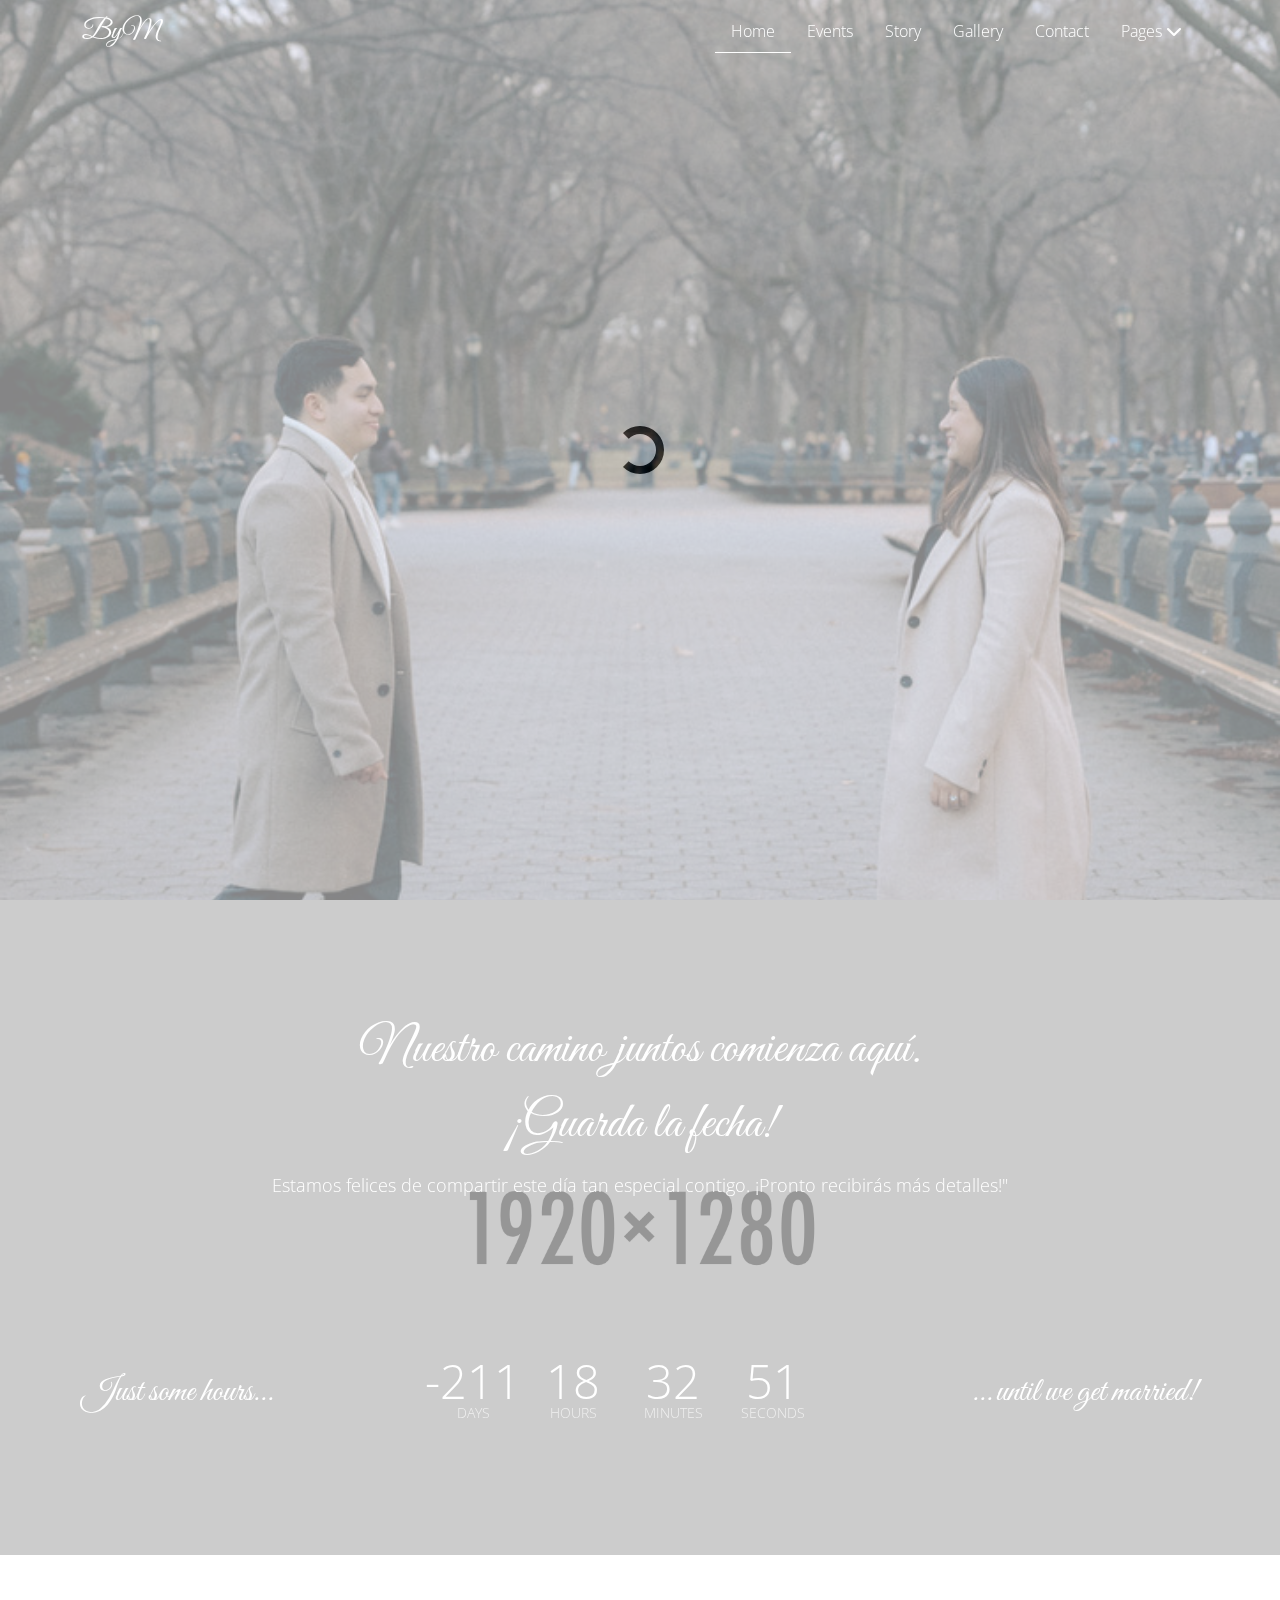
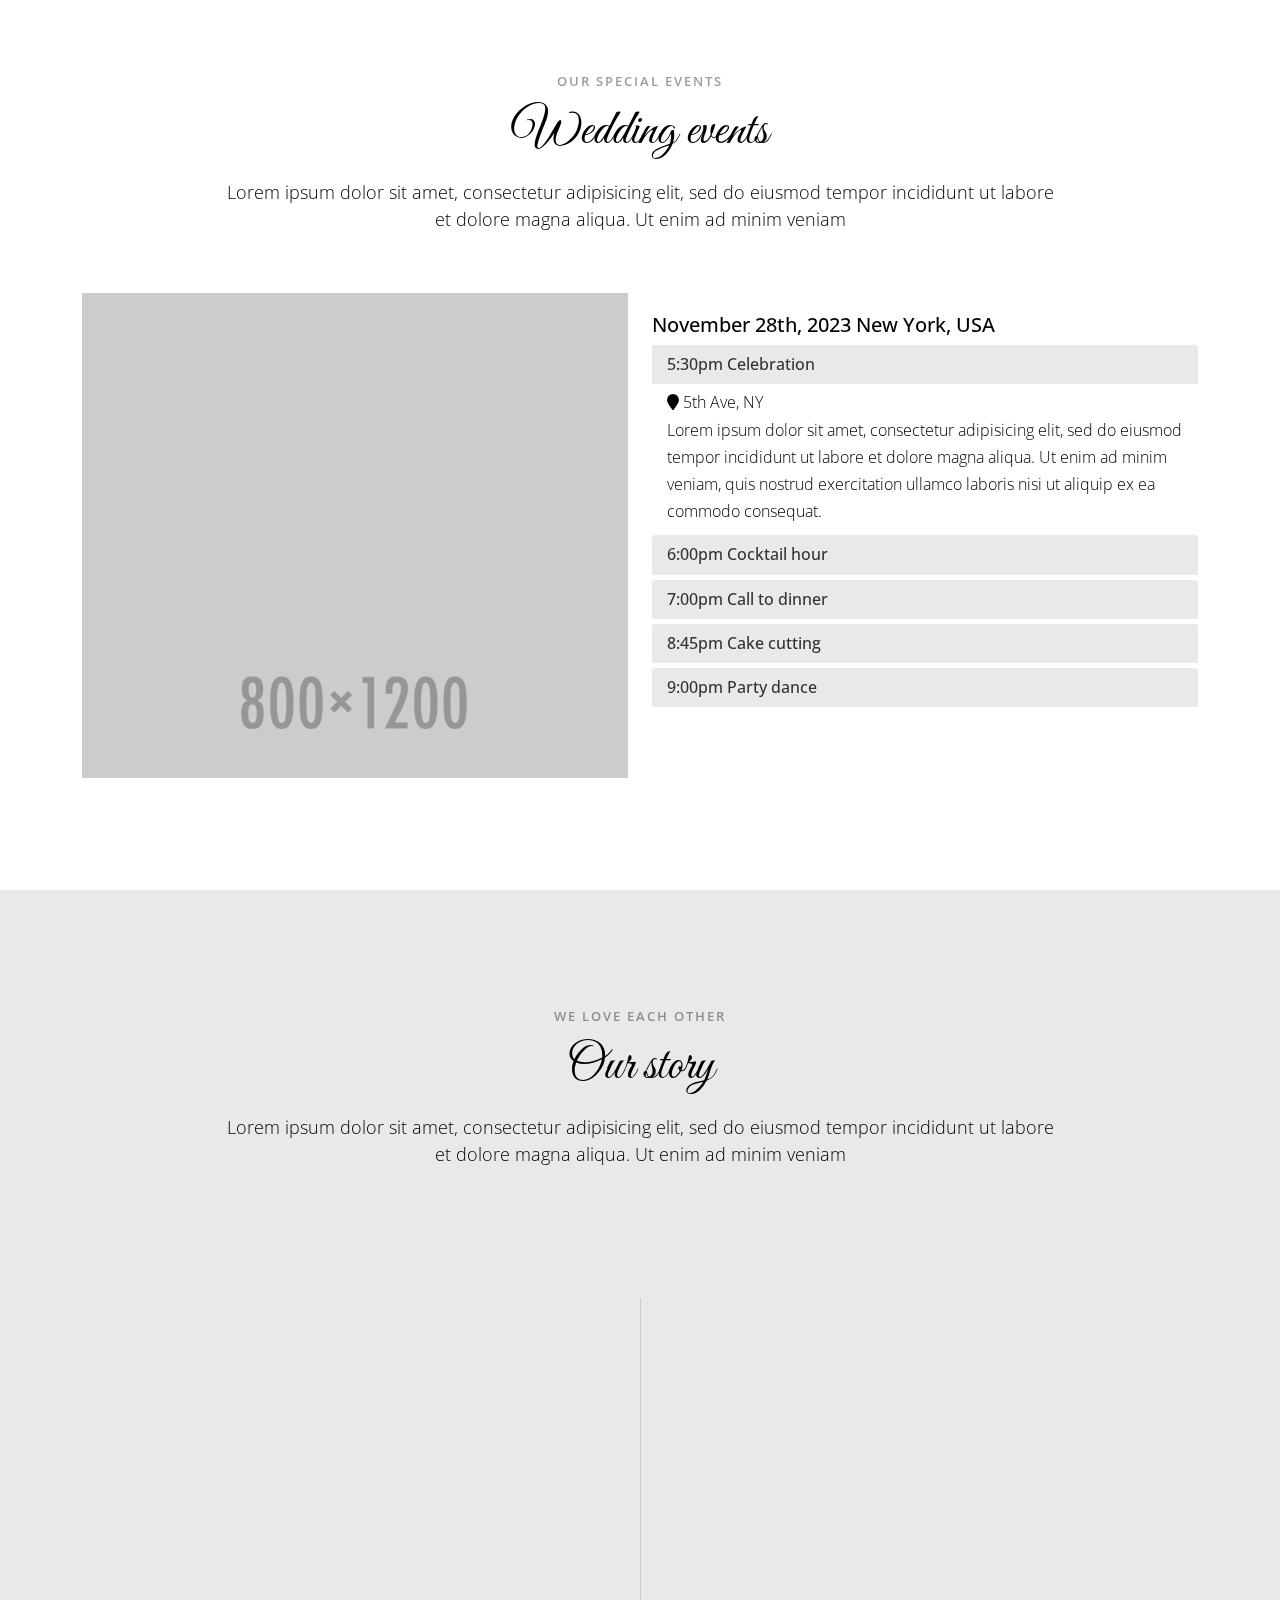
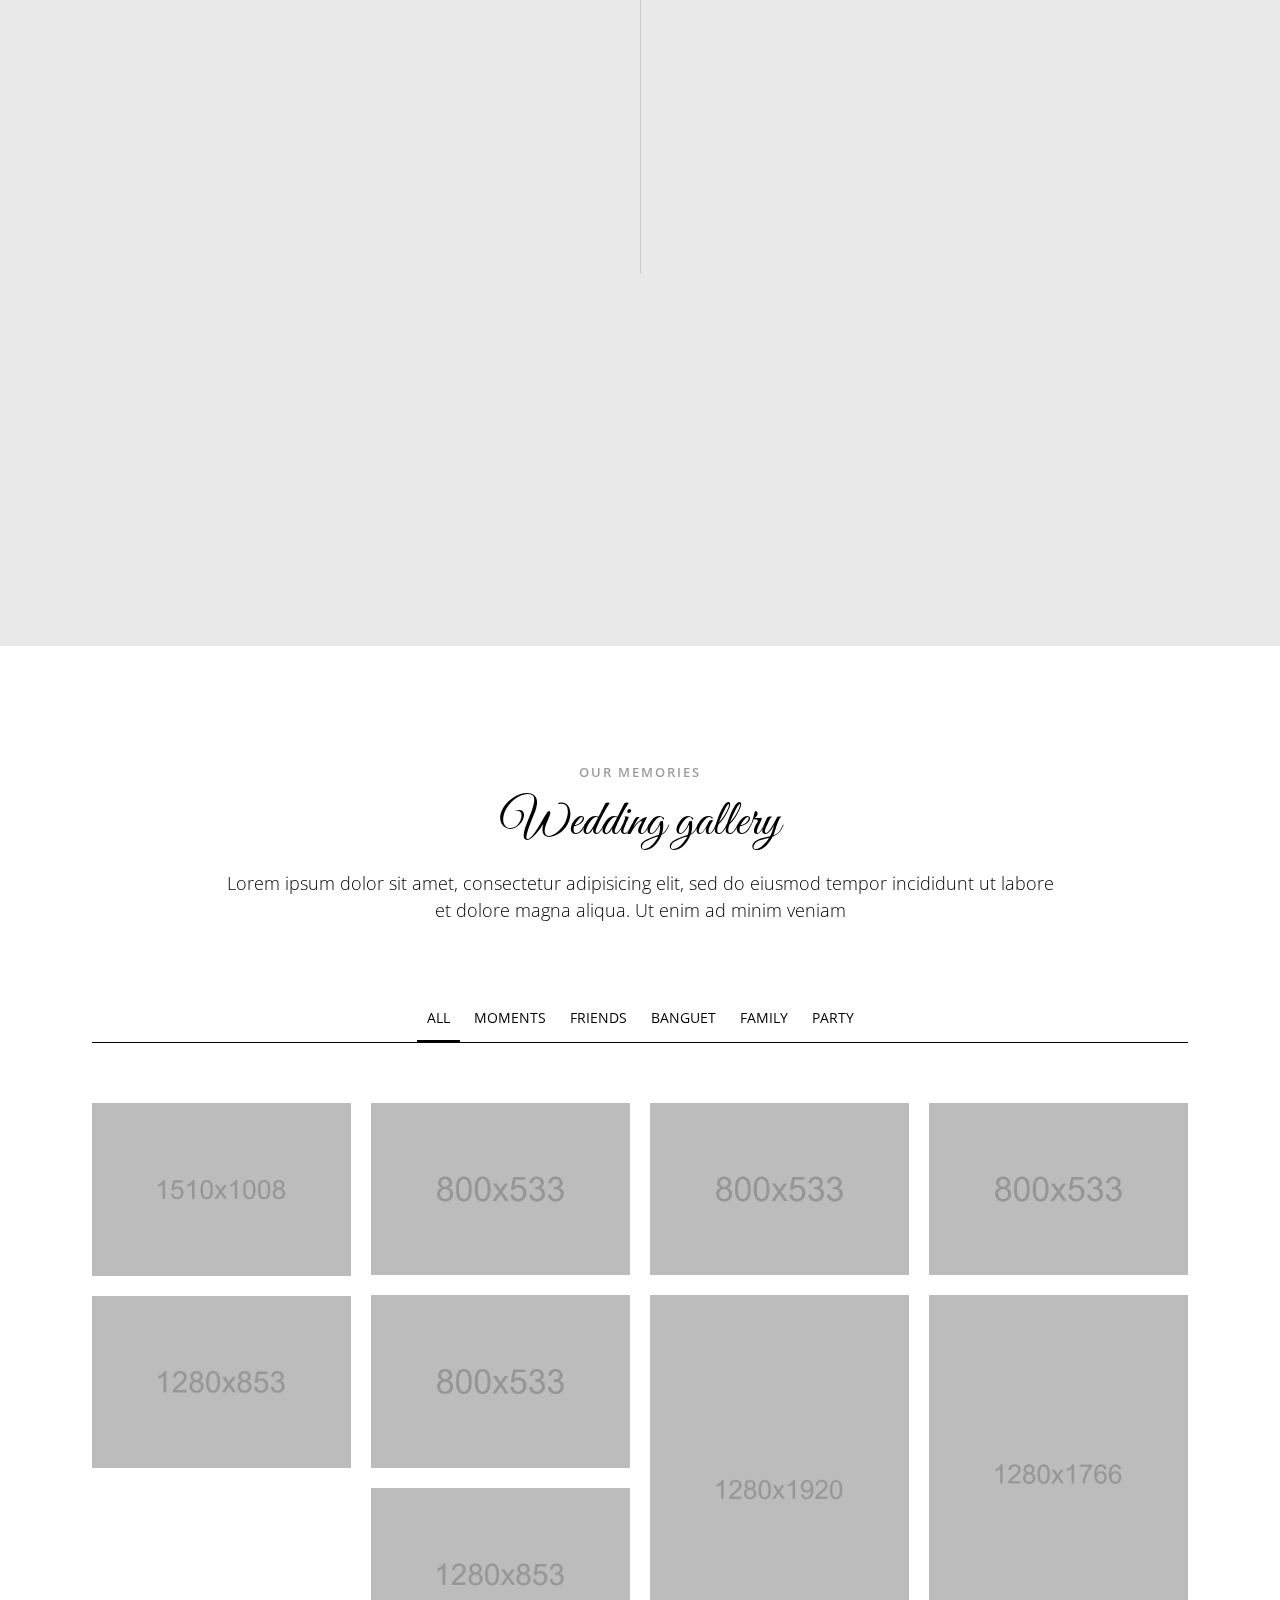
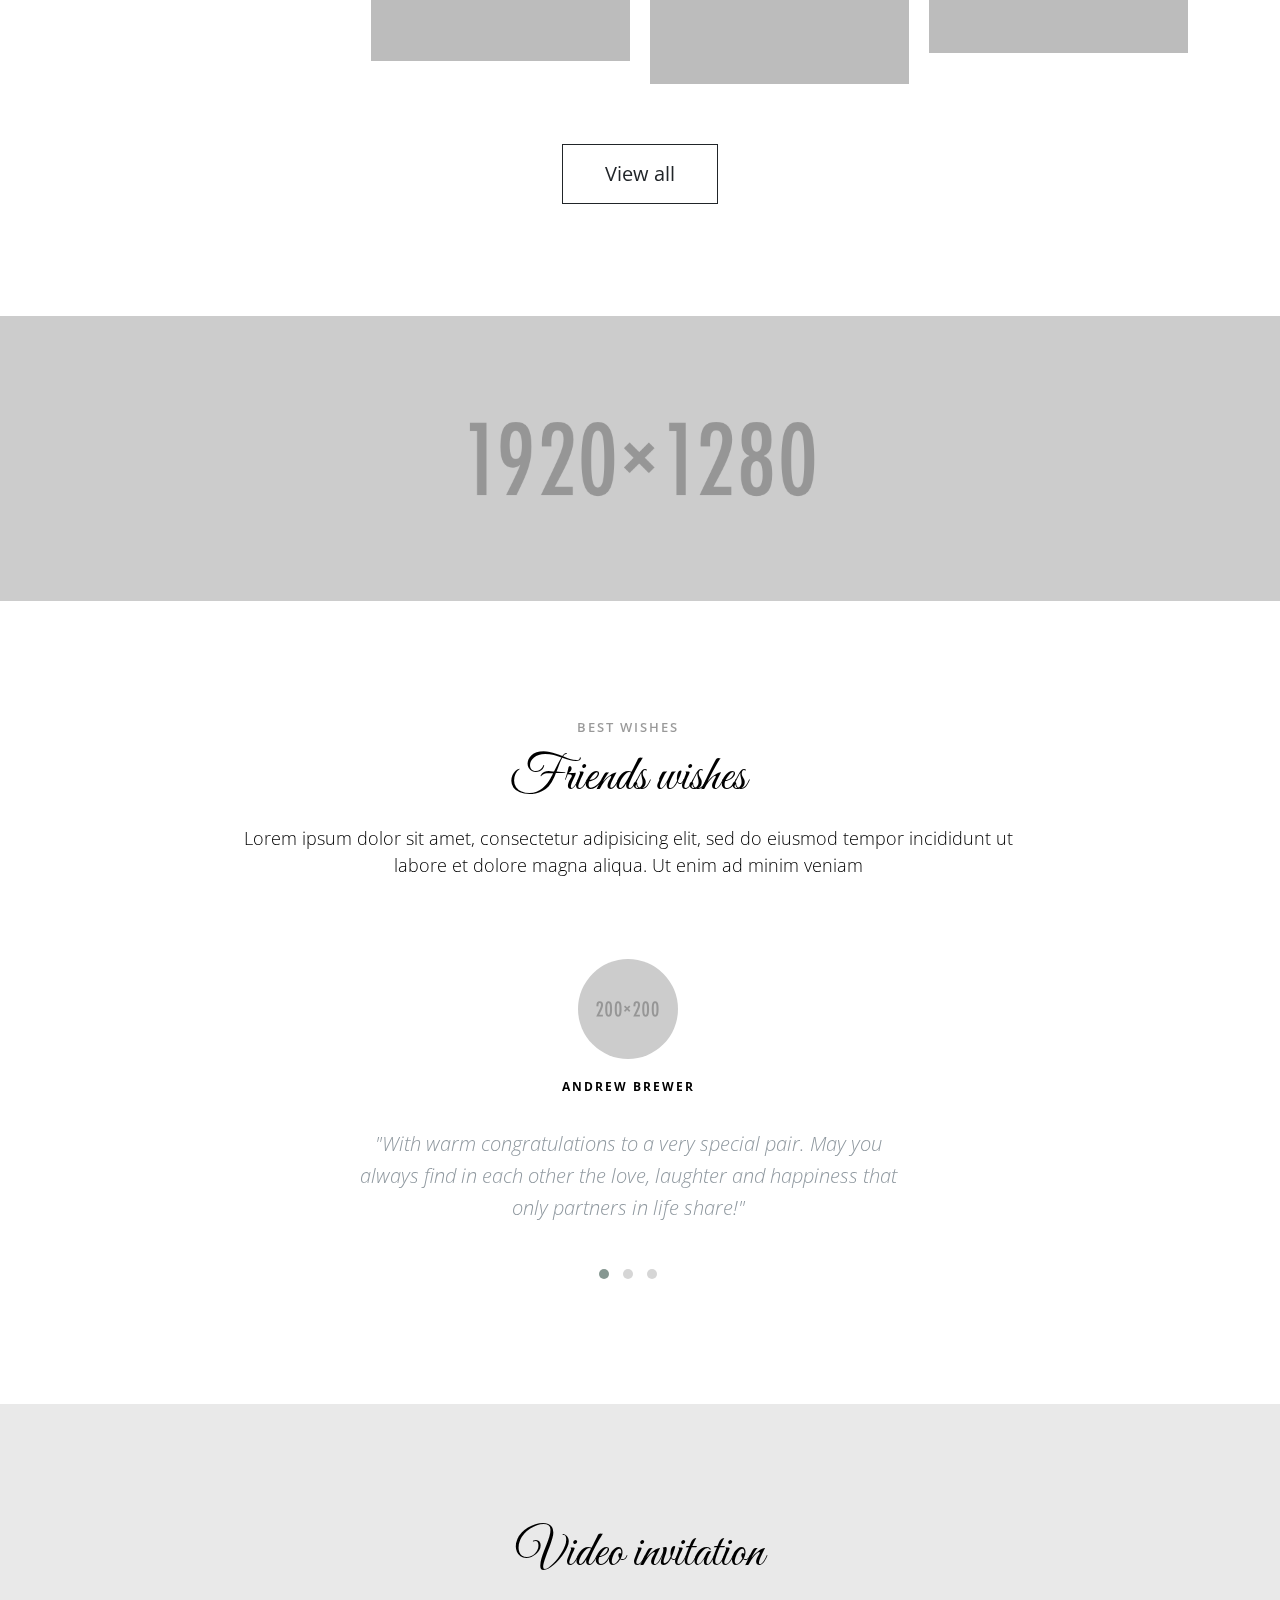
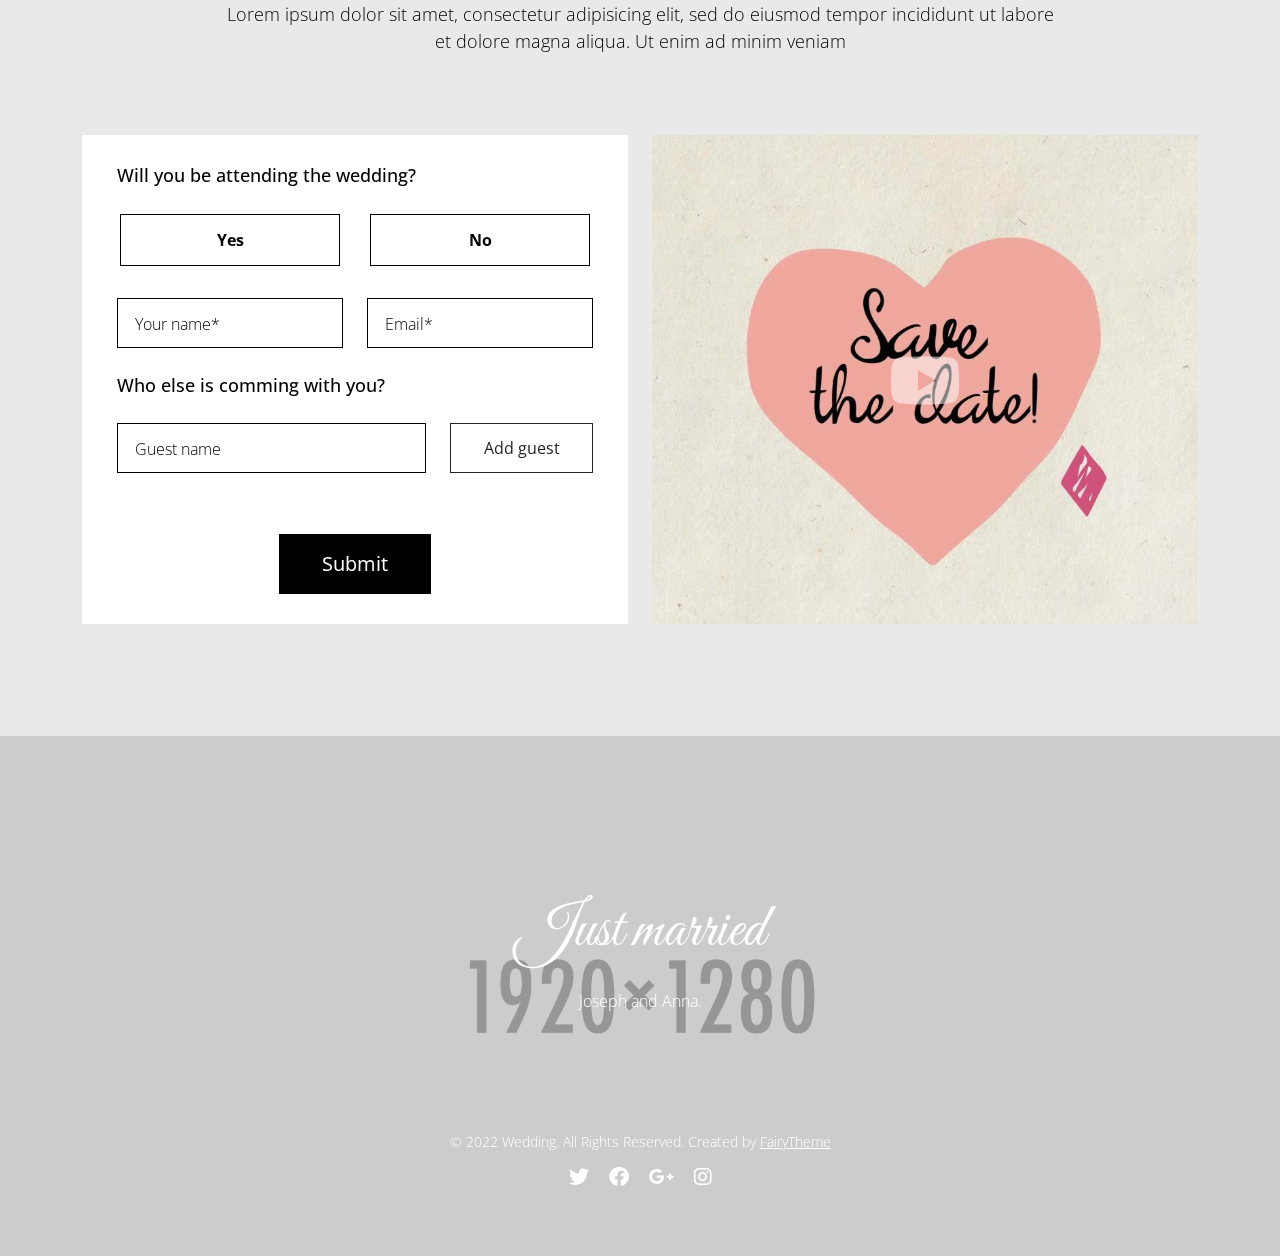
==== commit cd243583: "text" ====
--- a/index.html
+++ b/index.html
@@ -212,16 +212,15 @@
                     <div class="row">
                         <div class="heading col-12">
                             <h2>
-                                The big day
+                                Nuestro camino juntos comienza aquí.
 
                                 <br>
 
-                                27 . Diciembre . 2025
+                                ¡Guarda la fecha!
                             </h2>
 
                             <p>
-                                We are so excited to celebrate our special day with our family and friends.
-                            Thank you so much for visiting our wedding website!
+                                Estamos felices de compartir este día tan especial contigo. ¡Pronto recibirás más detalles!"
                             </p>
                         </div>
 
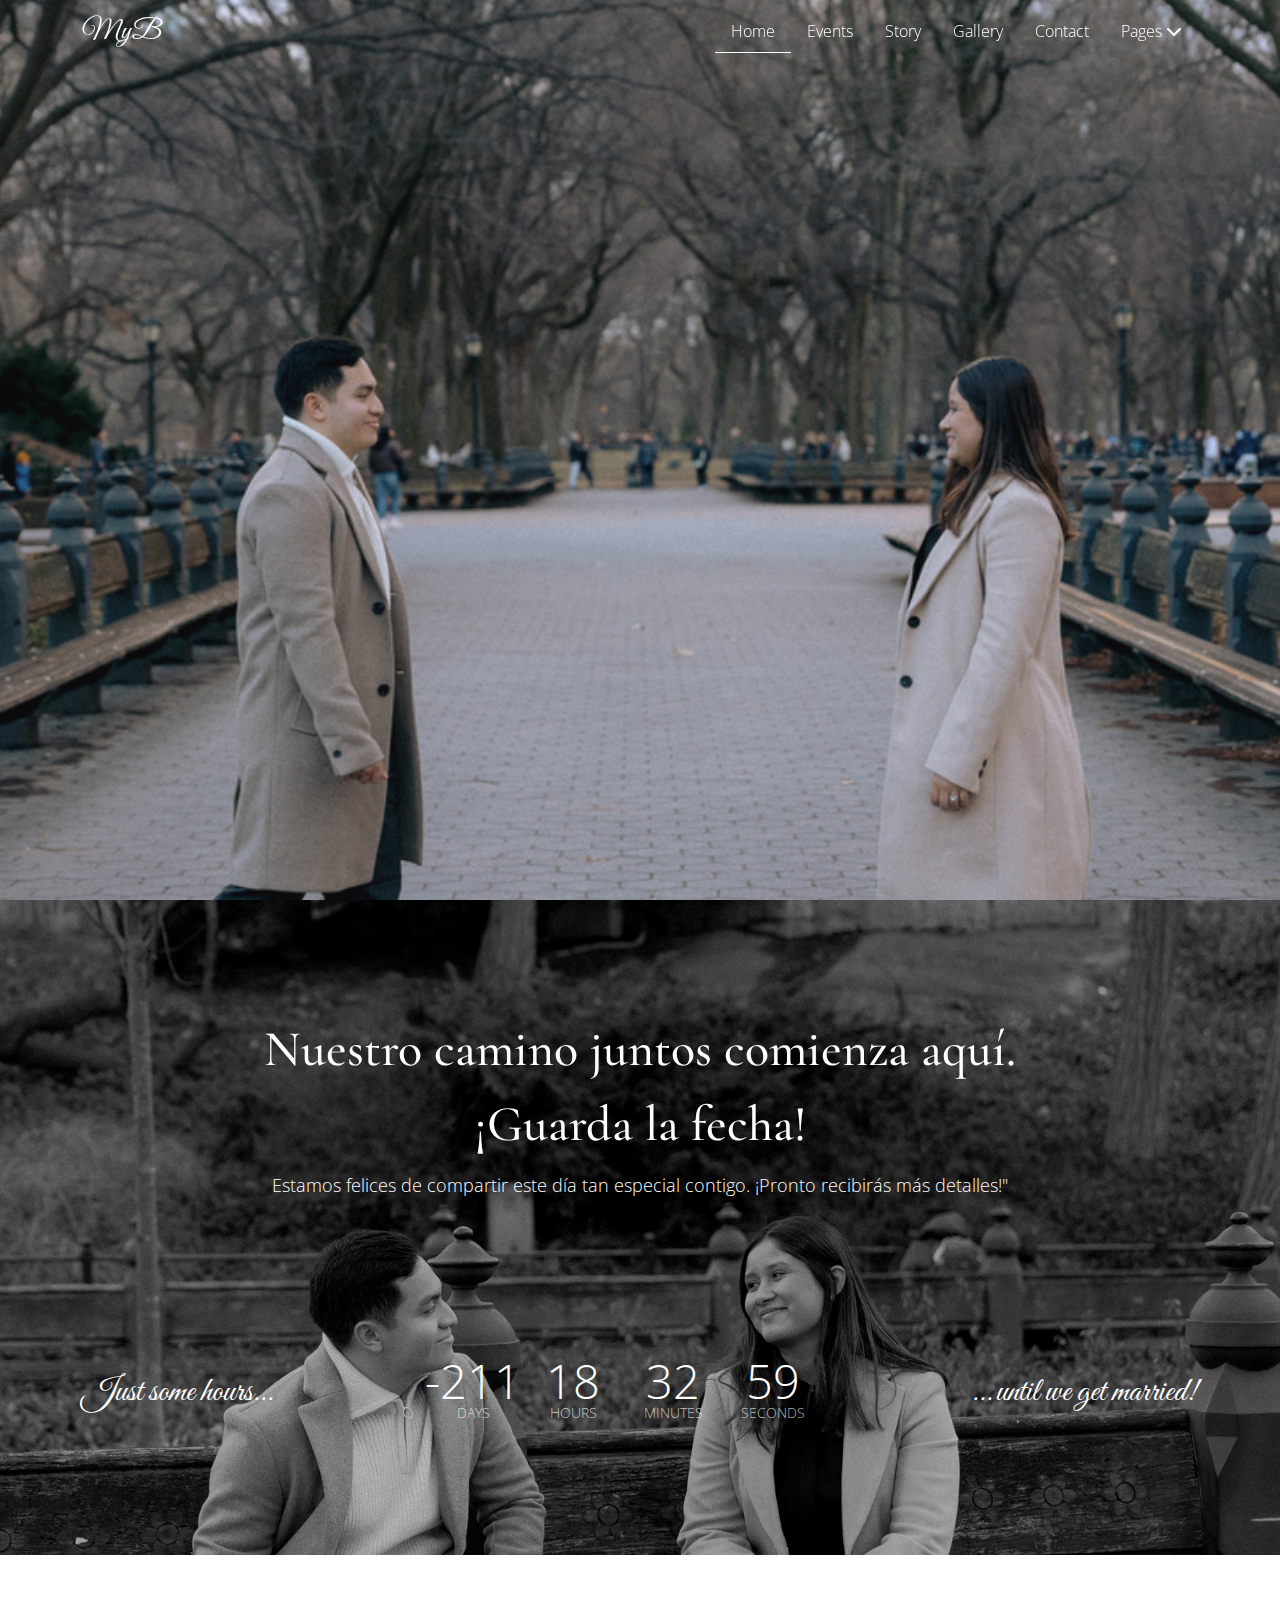
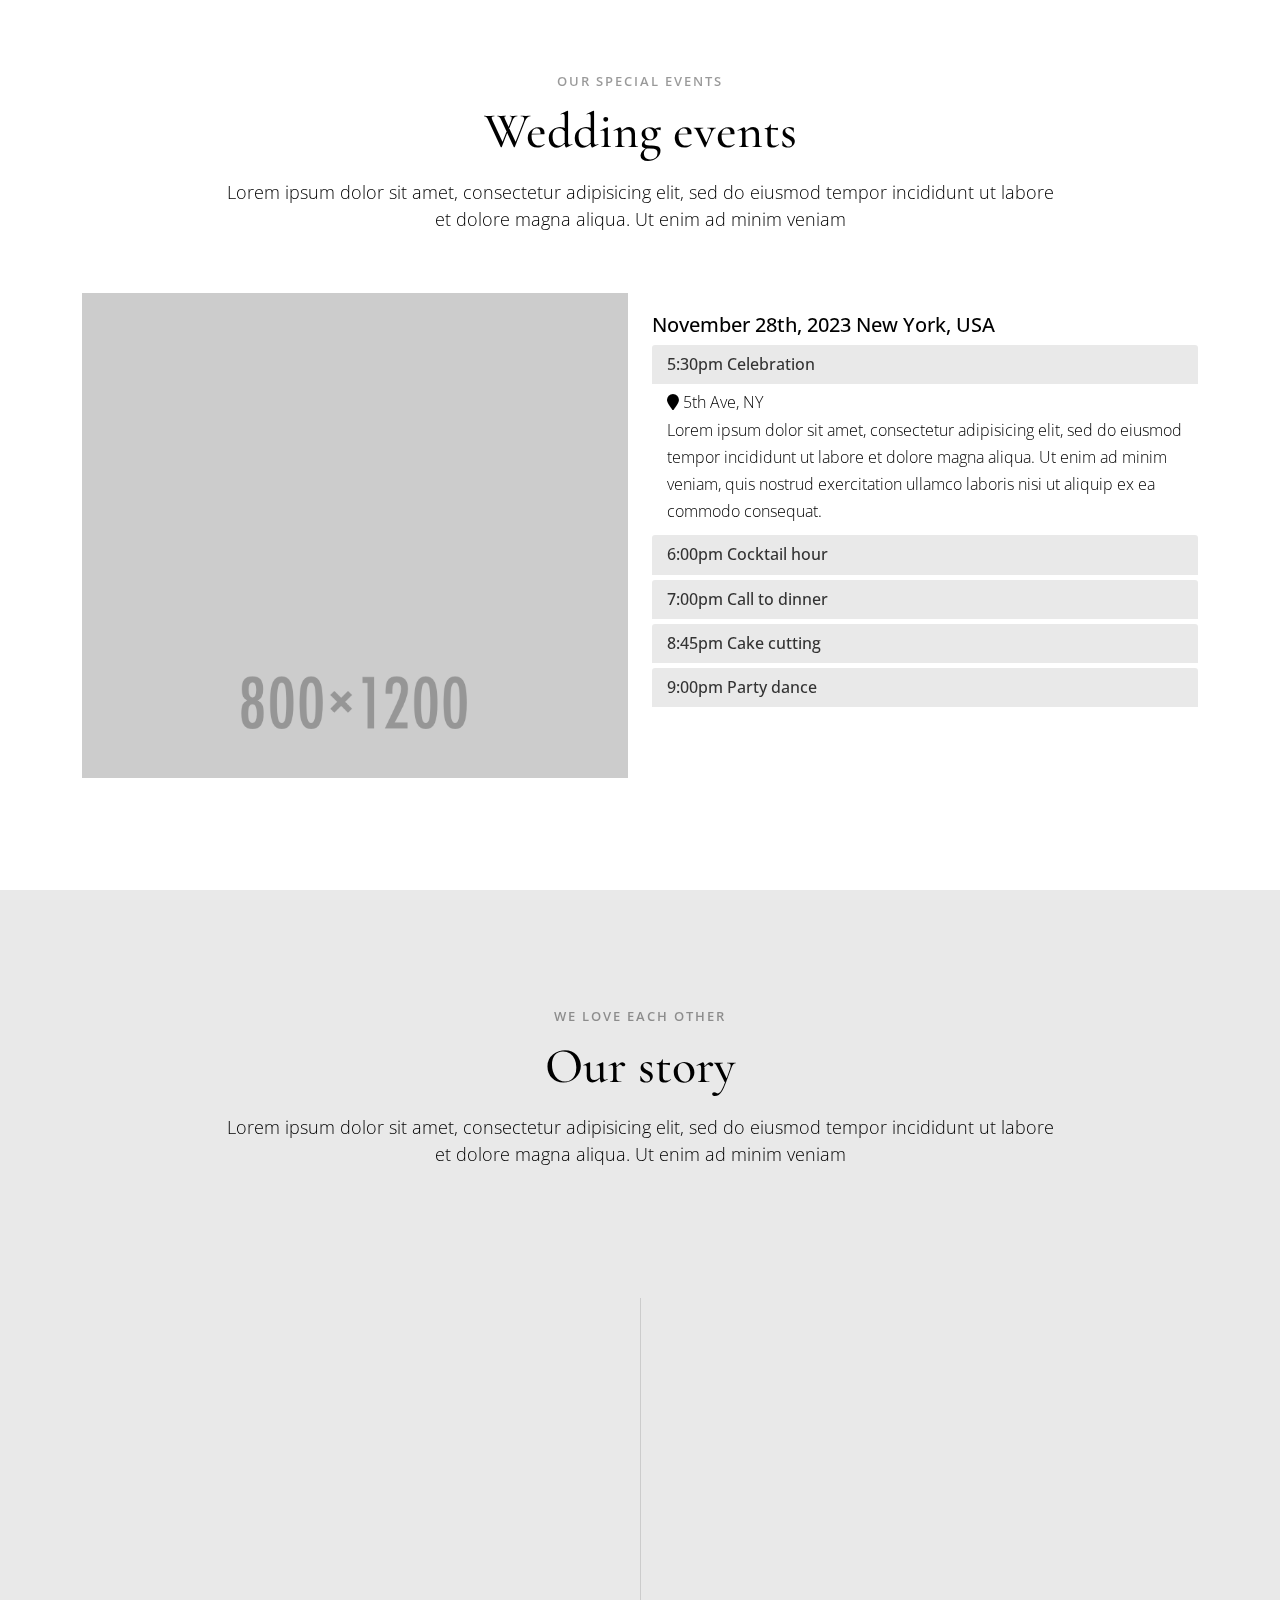
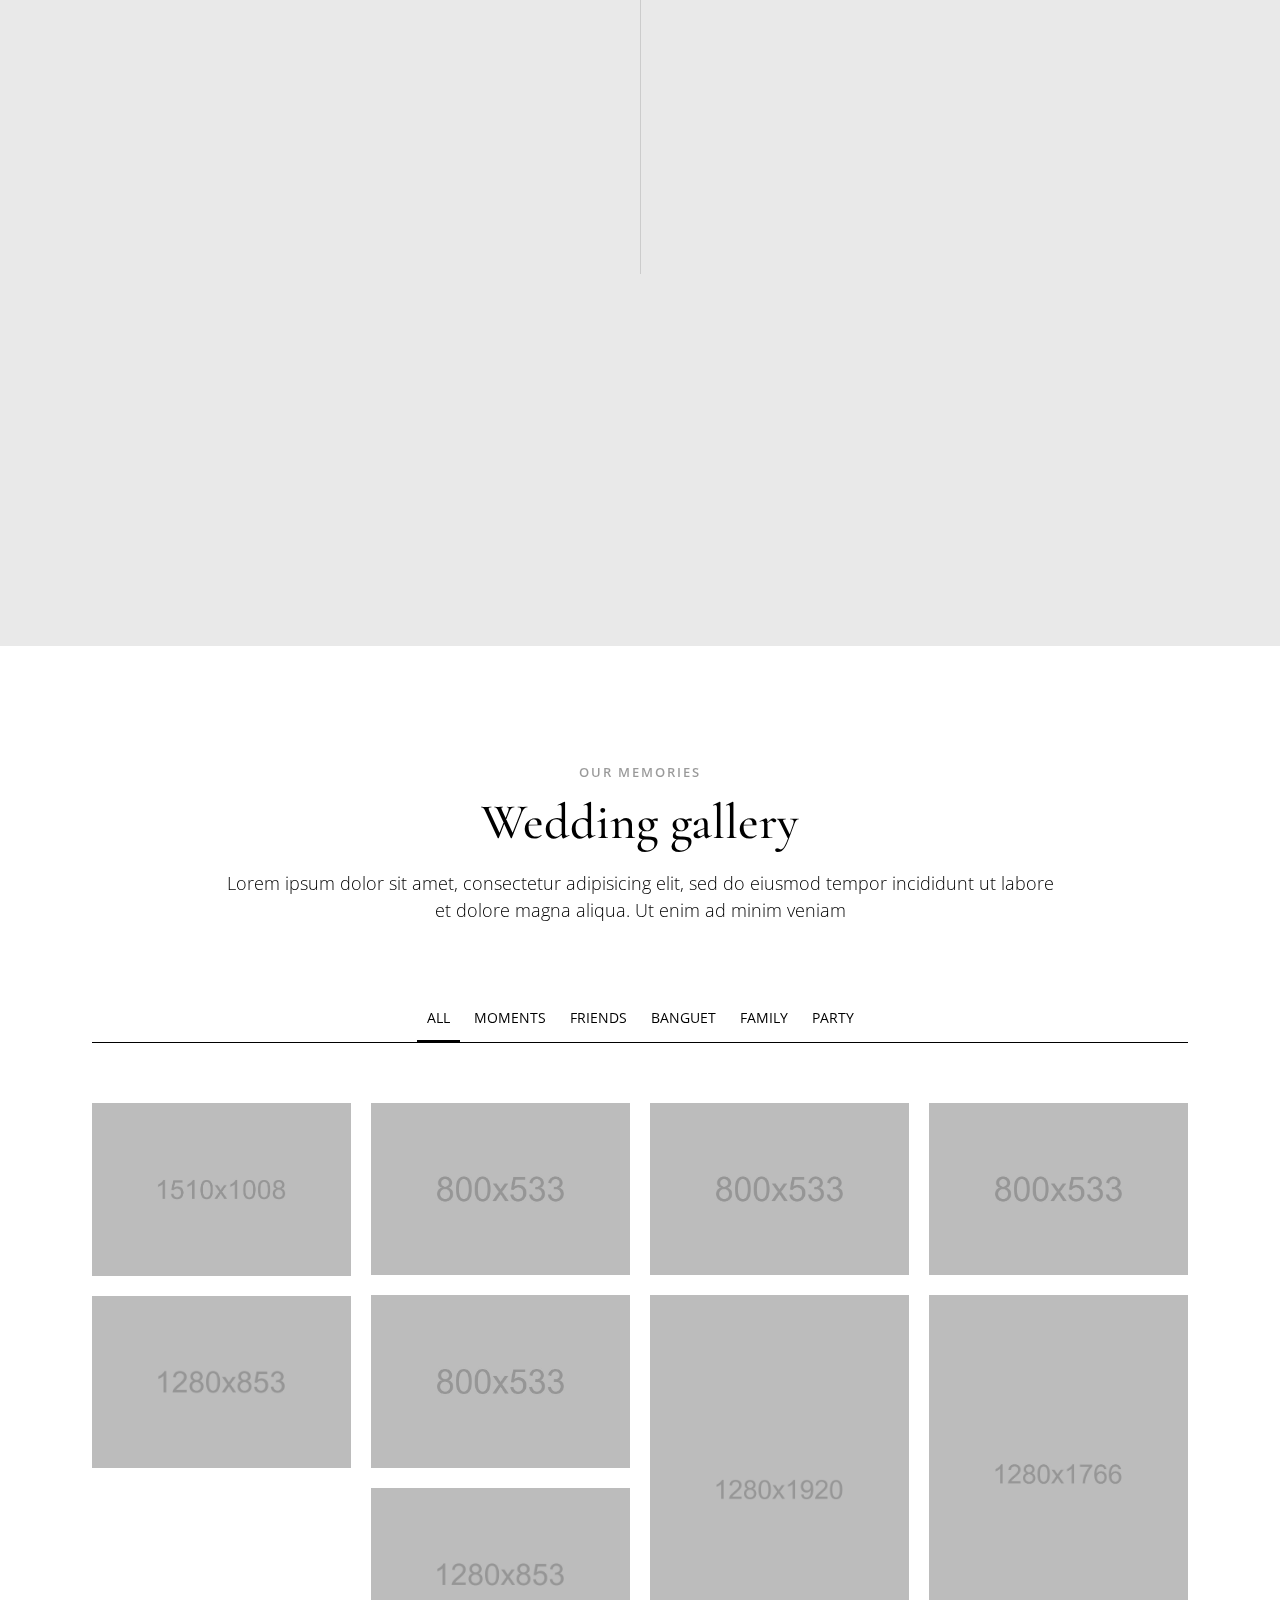
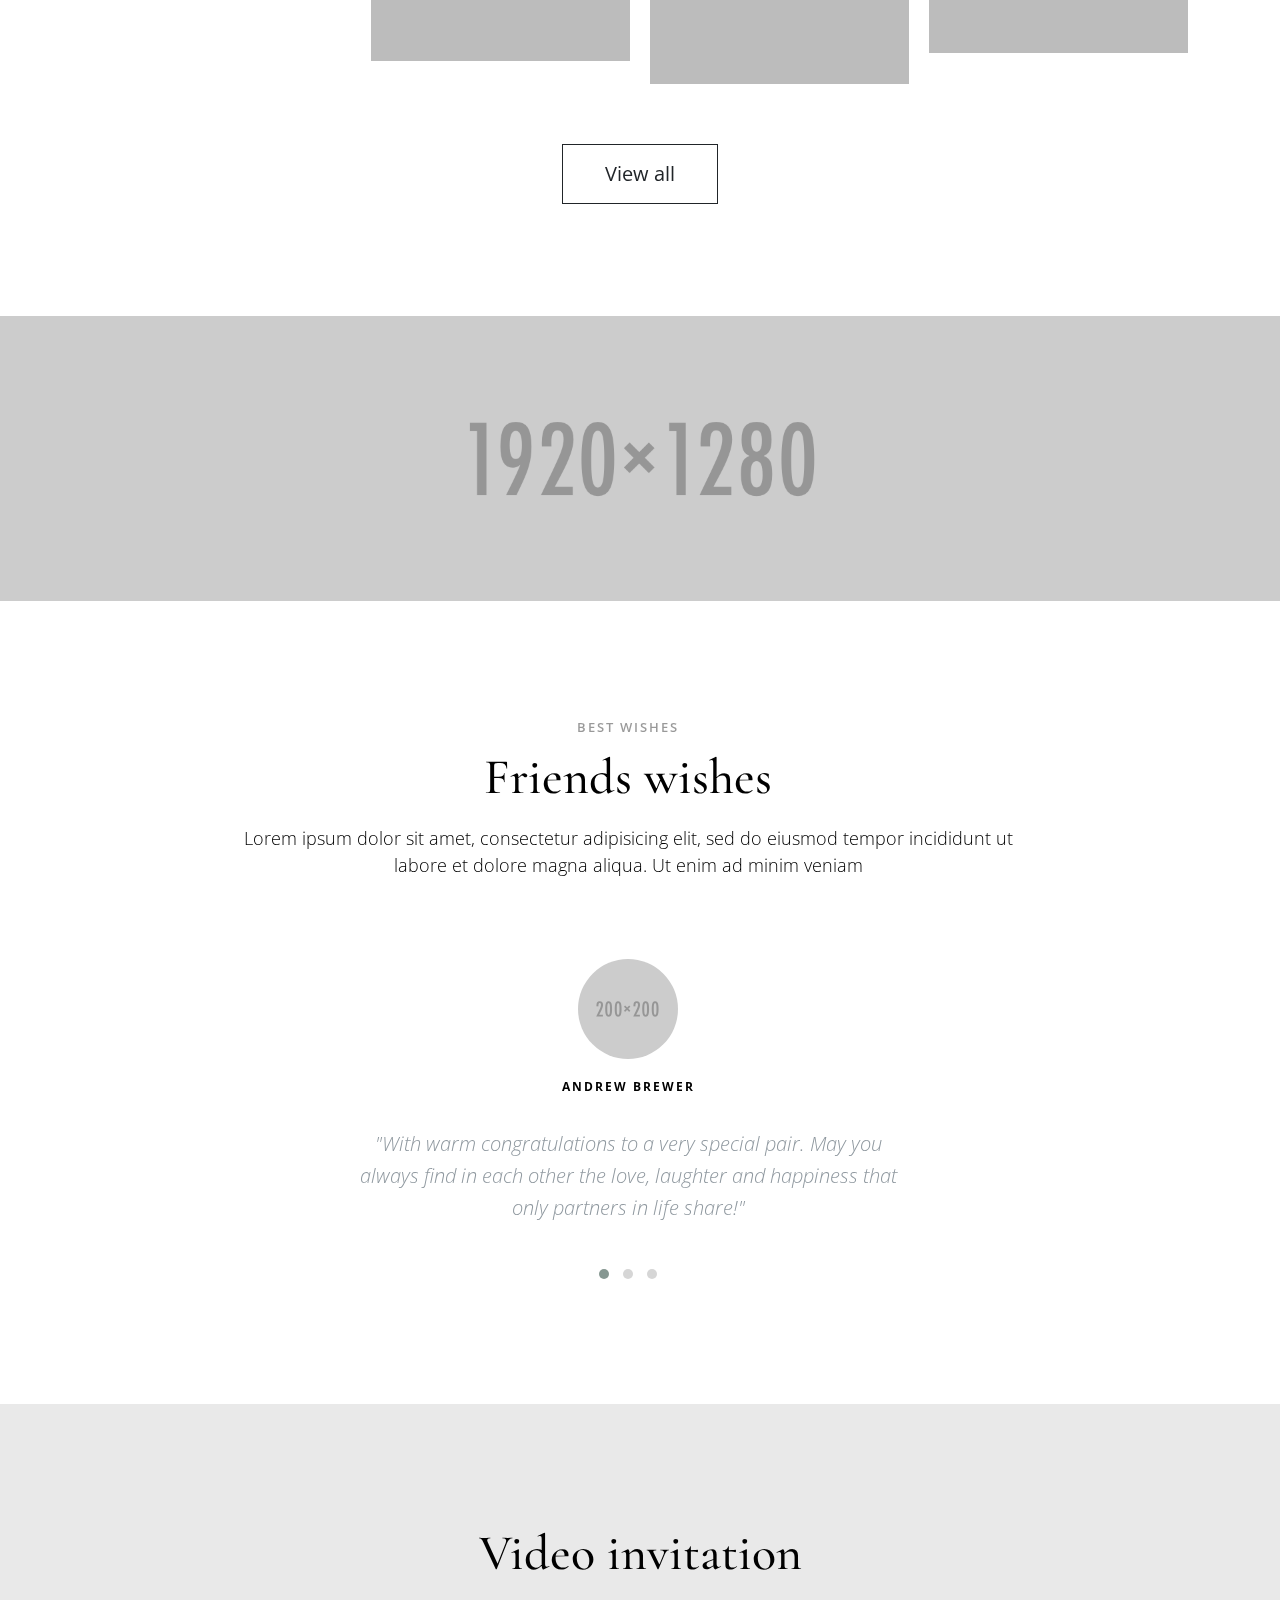
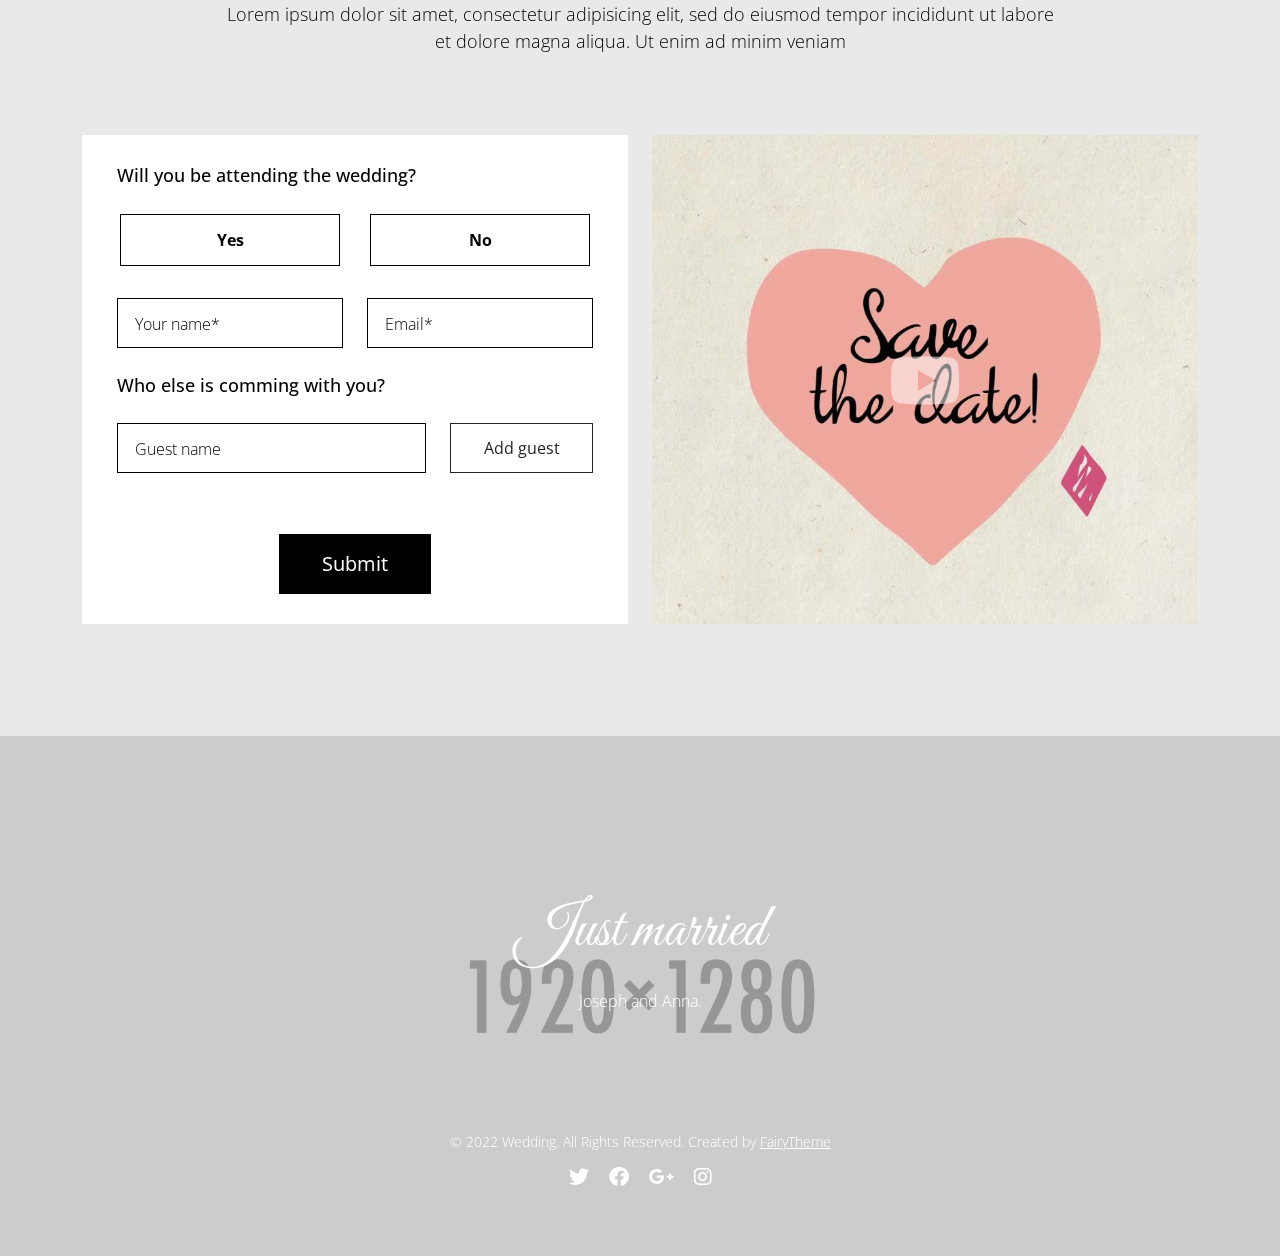
==== commit ce0a5c4e: "-." ====
--- a/index.html
+++ b/index.html
@@ -2,7 +2,7 @@
 
 <html lang="eng">
     <head>
-        <title>Belle - Responsive HTML5 template</title>
+        <title>M&B</title>
 
         <meta charset="utf-8">
 
@@ -16,6 +16,9 @@
 
         <link href="https://fonts.googleapis.com/css2?family=Amatic+SC:wght@400;700&family=Great+Vibes&family=Open+Sans:wght@300;400&display=swap" rel="stylesheet">
 
+        <link rel="preconnect" href="https://fonts.googleapis.com">
+<link rel="preconnect" href="https://fonts.gstatic.com" crossorigin>
+<link href="https://fonts.googleapis.com/css2?family=Cormorant+Garamond:ital,wght@0,300;0,400;0,500;0,600;0,700;1,300;1,400;1,500;1,600;1,700&display=swap" rel="stylesheet">
         <link rel="stylesheet" type="text/css" href="css/vendor/lightbox.min.css">
 
         <link rel="stylesheet" type="text/css" href="css/vendor/owl.carousel.min.css">
@@ -39,7 +42,7 @@
 
             <nav id="navbar" class="navbar navbar-expand-md">
                 <div class="container">
-                    <a class="navbar-brand" href="index.html">ByM</a>
+                    <a class="navbar-brand" href="index.html">MyB</a>
 
                     <button class="navbar-toggler" type="button" data-bs-toggle="offcanvas" data-bs-target="#offcanvasNavbar" aria-controls="offcanvasNavbar">
                         <i class="fa-solid fa-bars"></i>
@@ -136,7 +139,7 @@
                                             Guatemala
                                         </span>
 
-                                        <span class="banner-text_names">Bryan y Mel</span>
+                                        <span class="banner-text_names">Bryan </span>
 
                                         <span class="banner-text_date">
                                             Diciembre 27
--- a/css/main.css
+++ b/css/main.css
@@ -13507,6 +13507,66 @@
   background-position: center center;
   width: 100%;
 }
+.cormorant-garamond-light {
+  font-family: "Cormorant Garamond", serif;
+  font-weight: 300;
+  font-style: normal;
+}
+
+.cormorant-garamond-regular {
+  font-family: "Cormorant Garamond", serif;
+  font-weight: 400;
+  font-style: normal;
+}
+
+.cormorant-garamond-medium {
+  font-family: "Cormorant Garamond", serif;
+  font-weight: 500;
+  font-style: normal;
+}
+
+.cormorant-garamond-semibold {
+  font-family: "Cormorant Garamond", serif;
+  font-weight: 600;
+  font-style: normal;
+}
+
+.cormorant-garamond-bold {
+  font-family: "Cormorant Garamond", serif;
+  font-weight: 700;
+  font-style: normal;
+}
+
+.cormorant-garamond-light-italic {
+  font-family: "Cormorant Garamond", serif;
+  font-weight: 300;
+  font-style: italic;
+}
+
+.cormorant-garamond-regular-italic {
+  font-family: "Cormorant Garamond", serif;
+  font-weight: 400;
+  font-style: italic;
+}
+
+.cormorant-garamond-medium-italic {
+  font-family: "Cormorant Garamond", serif;
+  font-weight: 500;
+  font-style: italic;
+}
+
+.cormorant-garamond-semibold-italic {
+  font-family: "Cormorant Garamond", serif;
+  font-weight: 600;
+  font-style: italic;
+}
+
+.cormorant-garamond-bold-italic {
+  font-family: "Cormorant Garamond", serif;
+  font-weight: 700;
+  font-style: italic;
+}
+
 
 .heading {
   margin-bottom: 4em;
@@ -13517,7 +13577,7 @@
 .heading h2, .heading .h2 {
   margin-bottom: 10px;
   line-height: 1.5;
-  font-family: "Great Vibes", cursive;
+  font-family: "Cormorant Garamond", serif;
   font-size: 50px;
   color: #000;
 }
@@ -13889,7 +13949,7 @@
 
 /* Countdown */
 .countdown.section {
-  background-image: url(../images/countdown-bg.jpg);
+  background-image: url(../images/image2.jpeg);
 }
 .countdown .heading {
   margin-bottom: 8em;
